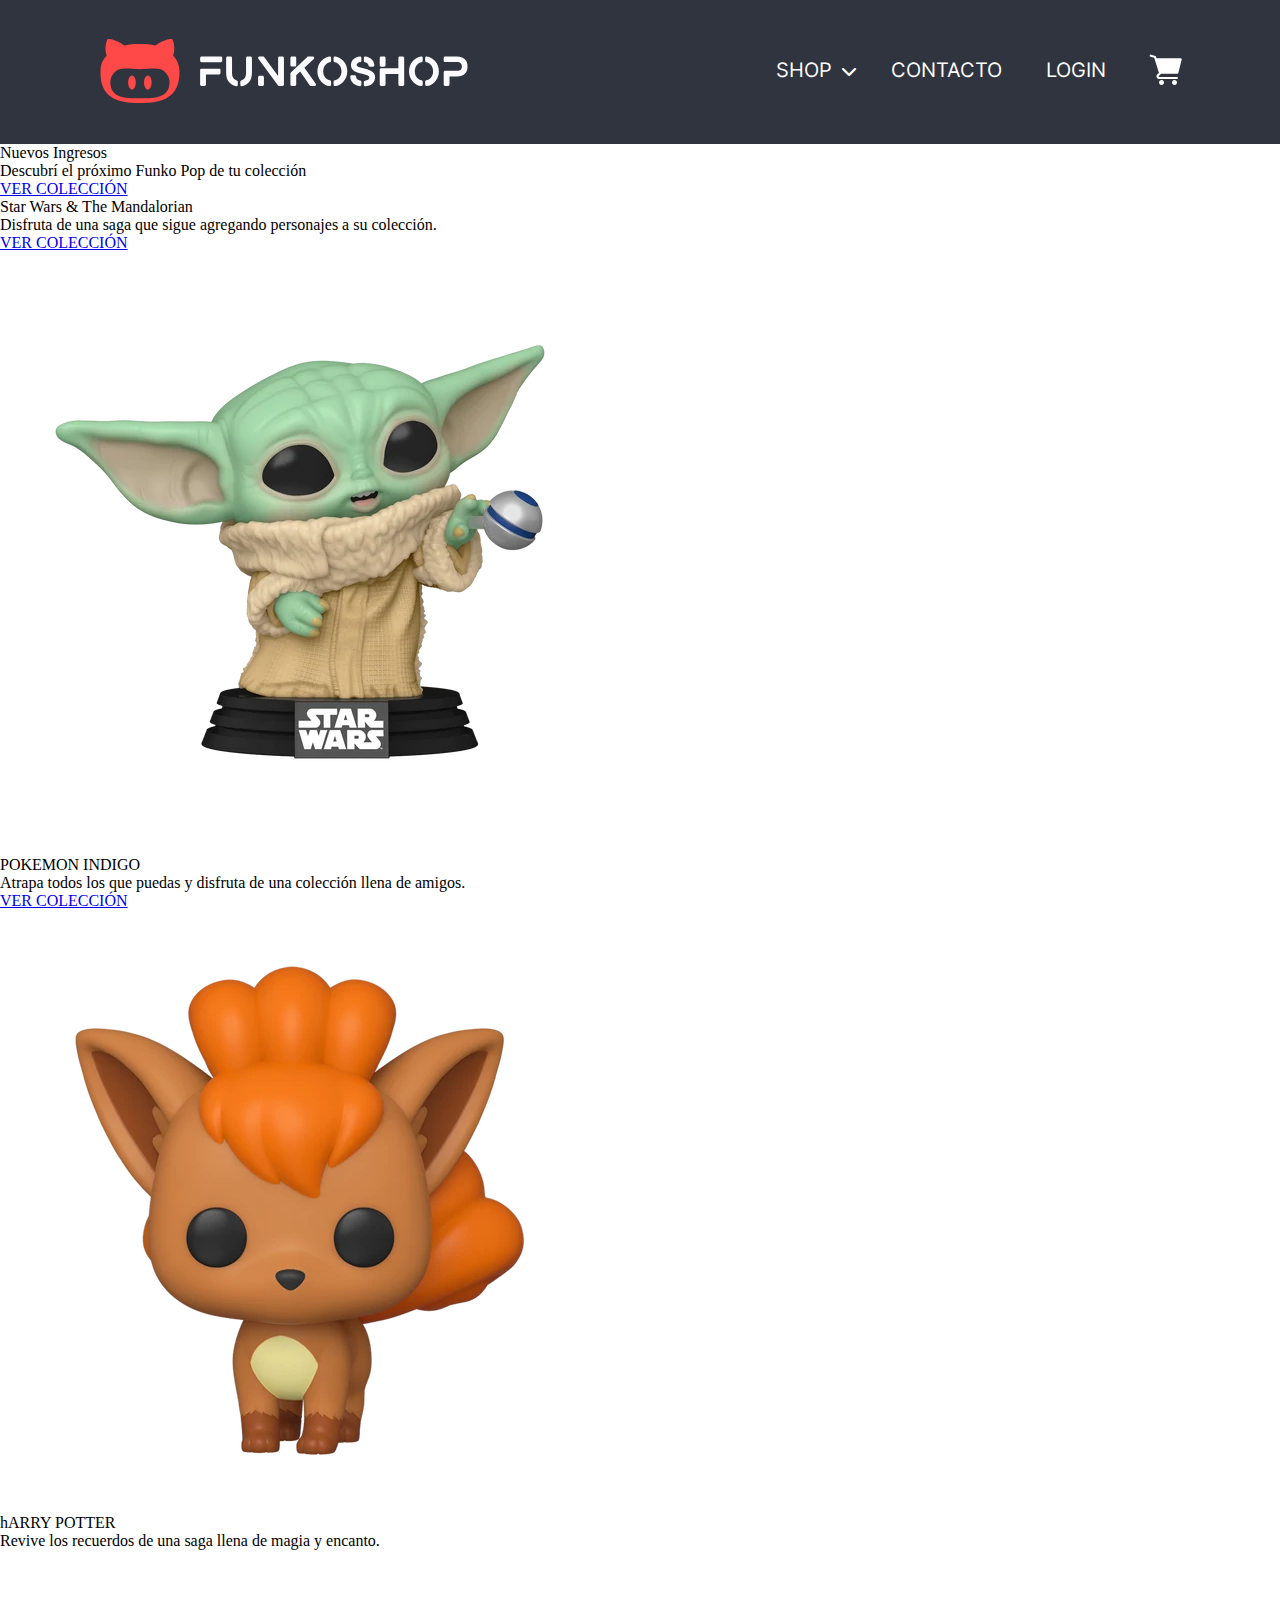
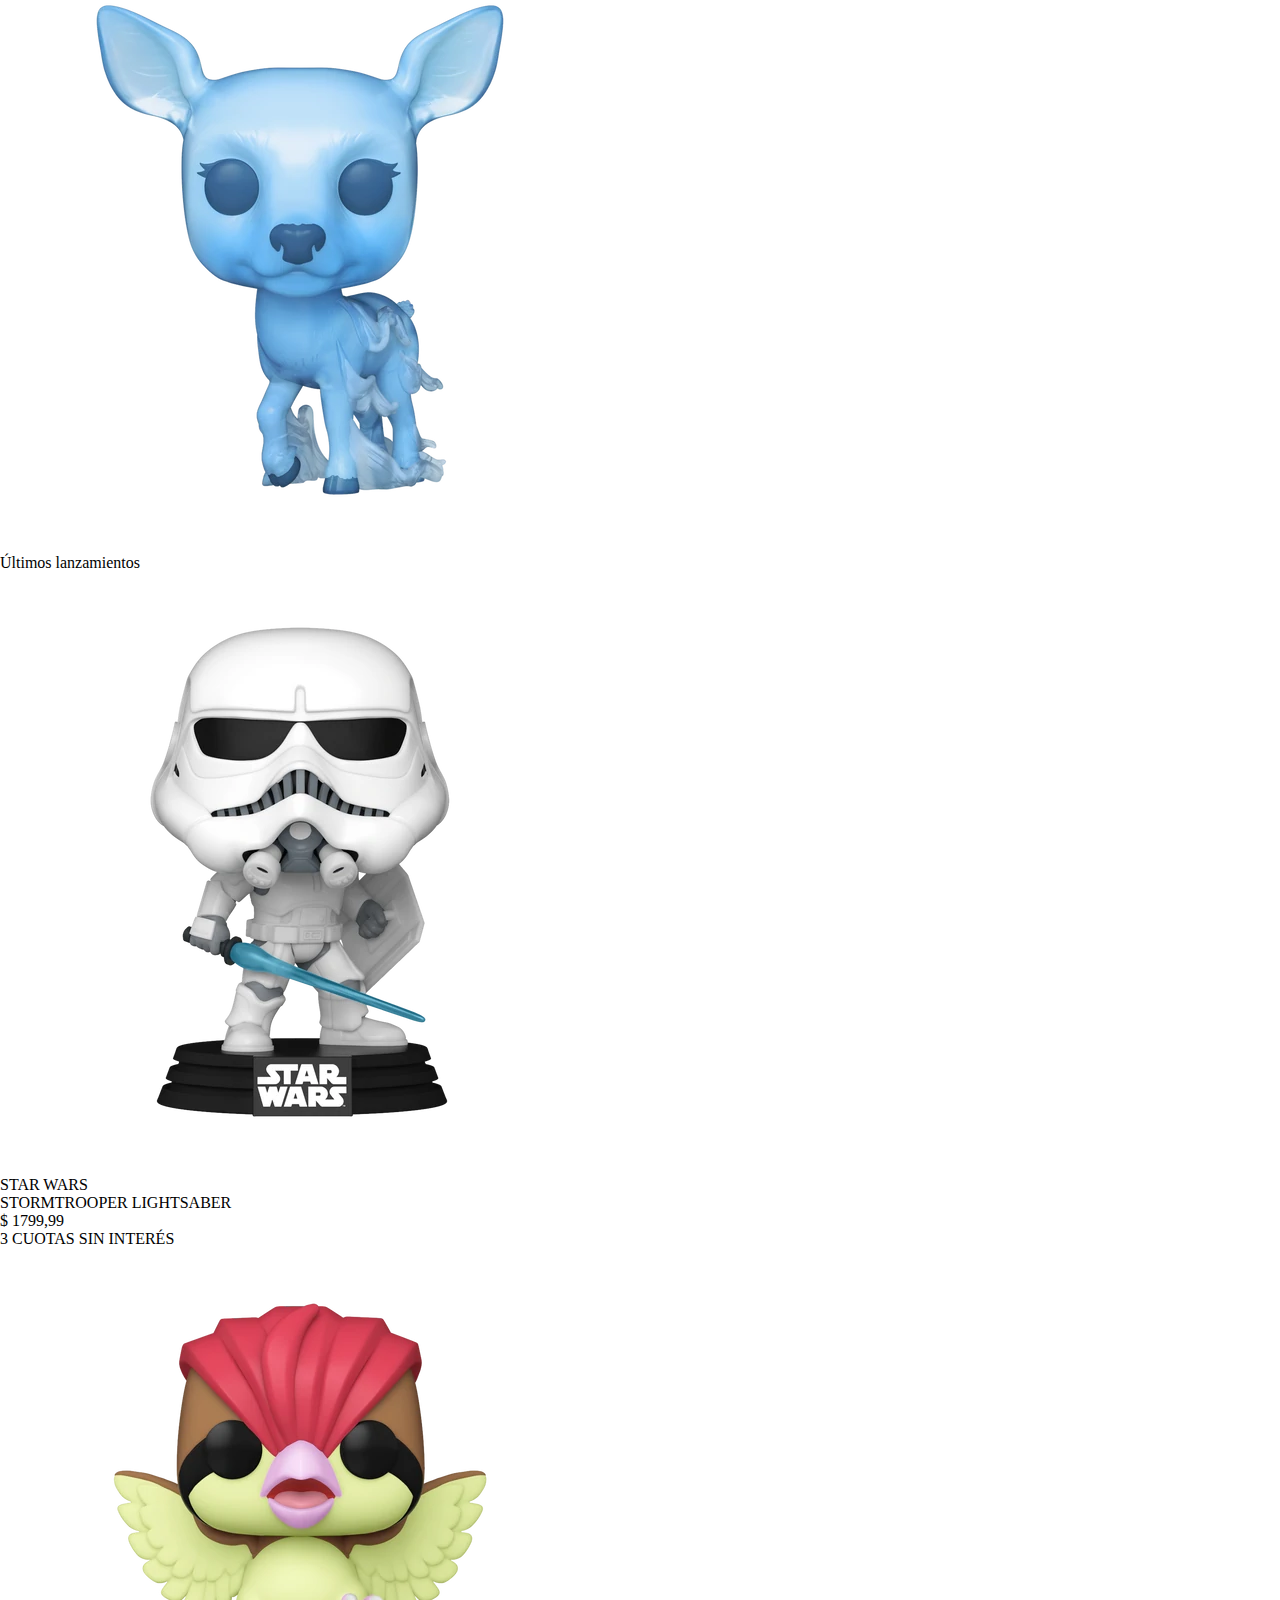
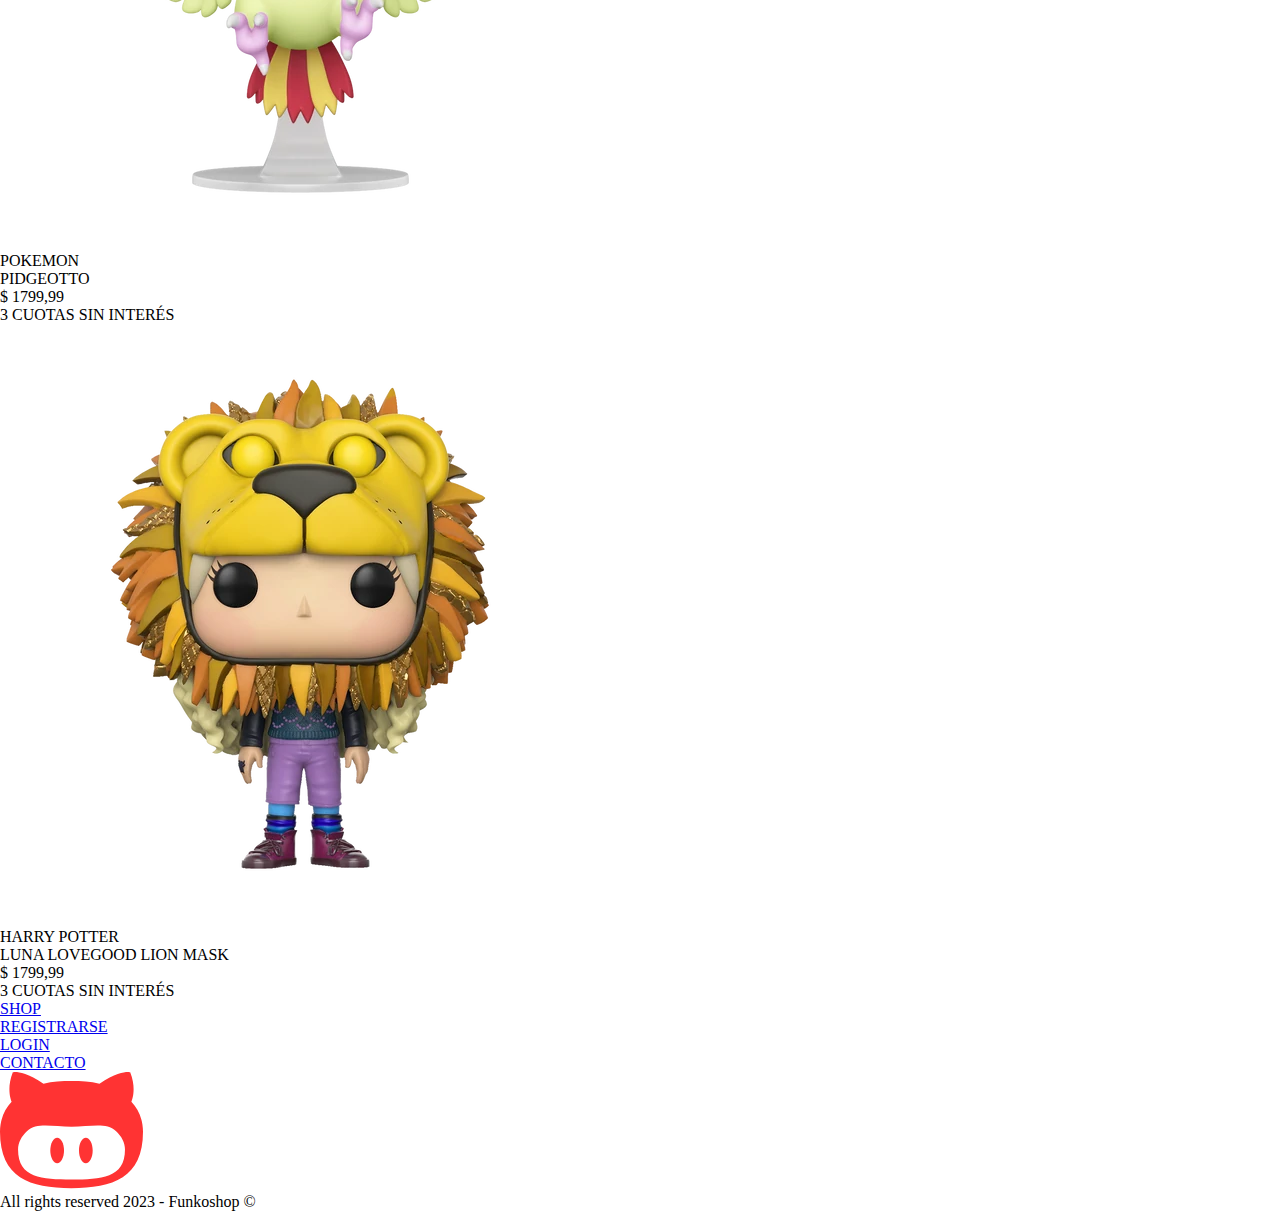
==== index.html @ 91ae3365 "Agregando primer versión del index.html y el README.md" ====
<!DOCTYPE html>
<html lang="en">
<head>
    <link rel="stylesheet" href="./css/meyerReset.css">
    <link rel="stylesheet" href="./css/styles.css">
    <link rel="stylesheet" href="./css/header.css">
    <link rel="stylesheet" href="https://cdnjs.cloudflare.com/ajax/libs/font-awesome/6.0.0-beta3/css/all.min.css">
    <meta charset="UTF-8">
    <meta name="viewport" content="width=device-width, initial-scale=1.0">
    <title>Home | Funkoshop</title>
</head>
<body>
    <header class="header">
        <nav class="header__nav">
            <picture class="header__picture">
                <a class="header__link" href="./index.html">
                    <img class="header__img" src="./img/branding/logo_light_horizontal.svg" alt="Isologotipo de la Marca Funkoshop">
                </a>
            </picture>
            <ul class="header__menu flex-container justify-space-between">
                <li class="header__menu-item">
                    <a class="header__menu-link" href="./pages/shop.html">SHOP</a>
                    <i class="fa-solid fa-chevron-down header__menu-chevron"></i>
                </li>
                <li class="header__menu-item">
                    <a class="header__menu-link" href="./pages/contact.html">CONTACTO</a>
                </li>
                <li class="header__menu-item">
                    <a class="header__menu-link" href="./pages/login.html">LOGIN</a>
                </li>
                <li class="header__menu-icon">
                    <a class="header__menu-link" href="./pages/cart.html">
                        <img src="./img/icons/cart-icon.svg" alt="Ícono de carrito">
                    </a>
                </li>
            </ul>
        </nav>
    </header>
    <section class="banner">
        <article>
            <h3>Nuevos Ingresos</h3>
            <p>Descubrí el próximo Funko Pop de tu colección</p>
            <a href="./pages/shop.html">VER COLECCIÓN</a>
        </article>
    </section>
    <main>
        <section>
            <article>
                <h3>Star Wars & The Mandalorian</h3>
                <p>Disfruta de una saga que sigue agregando personajes a su colección.</p>
                <a href="./pages/shop.html">VER COLECCIÓN</a>
            </article>
            <picture>
                <img src="./img/star-wars/baby-yoda-1.webp" alt="Figura coleccionable Funko de Grogu de la serie 'The Mandalorian'">
            </picture>
        </section>
        <section>
            <article>
                <h3>POKEMON INDIGO</h3>
                <p>Atrapa todos los que puedas y disfruta de una colección llena de amigos.</p>
                <a href="./pages/shop.html">VER COLECCIÓN</a>
            </article>
            <picture>
                <img src="./img/pokemon/vulpix-1.webp" alt="Figura coleccionable Funko de Vulpix de la serie 'Pokemon'">
            </picture>
        </section>
        <section>
            <article>
                <h3>hARRY POTTER</h3>
                <p>Revive los recuerdos de una saga llena de magia y encanto.</p>
                <a href="./pages/shop.html"></a>
            </article>
            <picture>
                <img src="./img/harry-potter/snape-patronus-1.webp" alt="Figura coleccionable Funko del Patronus de Snape de la película 'Harry Potter'">
            </picture>
        </section>
    </main>
    <section class="news">
        <h2>Últimos lanzamientos</h2>
        <ul>
            <li>
                <article>
                    <picture>
                        <img src="./img/star-wars/trooper-1.webp" alt="Figura coleccionable Funko de un Stormtrooper de la película 'Star Wars'">
                    </picture>
                    <div>
                        <p>STAR WARS</p>
                        <h4>STORMTROOPER LIGHTSABER</h4>
                        <p>$ 1799,99</p>
                        <p>3 CUOTAS SIN INTERÉS</p>
                    </div>
                </article>
            </li>
            <li>
                <article>
                    <picture>
                        <img src="./img/pokemon/pidgeotto-1.webp" alt="Figura coleccionable Funko de Pidgeotto de la serie 'Pokemon'">
                    </picture>
                    <div>
                        <p>POKEMON</p>
                        <h4>PIDGEOTTO</h4>
                        <p>$ 1799,99</p>
                        <p>3 CUOTAS SIN INTERÉS</p>
                    </div>
                </article>
            </li>
            <li>
                <article>
                    <picture>
                        <img src="./img/harry-potter/luna-1.webp" alt="Figura coleccionable Funko de Luna Lovegood con mascara de leon de la película 'Harry Potter'">
                    </picture>
                    <div>
                        <p>HARRY POTTER</p>
                        <h4>LUNA LOVEGOOD LION MASK</h4>
                        <p>$ 1799,99</p>
                        <p>3 CUOTAS SIN INTERÉS</p>
                    </div>
                </article>
            </li>
        </ul>
    </section>
    <footer class="footer">
        <section>
            <nav>
                <ul>
                    <li>
                        <a href="./pages/shop.html">SHOP</a>
                    </li>
                    <li>
                        <a href="./pages/register.html">REGISTRARSE</a>
                    </li>
                    <li>
                        <a href="./pages/login.html">LOGIN</a>
                    </li>
                    <li>
                        <a href="./pages/contact.html">CONTACTO</a>
                    </li>
                </ul>
            </nav>
            <picture>
                <img src="./img/branding/isotype.svg" alt="Isotipo de la marca Funkoshop">
            </picture>
        </section>
        <p>All rights reserved 2023 - Funkoshop &copy;</p>
    </footer>
</body>
</html>
---- css/meyerReset.css ----
/* http://meyerweb.com/eric/tools/css/reset/ 
   v2.0 | 20110126
   License: none (public domain)
*/

html, body, div, span, applet, object, iframe,
h1, h2, h3, h4, h5, h6, p, blockquote, pre,
a, abbr, acronym, address, big, cite, code,
del, dfn, em, img, ins, kbd, q, s, samp,
small, strike, strong, sub, sup, tt, var,
b, u, i, center,
dl, dt, dd, ol, ul, li,
fieldset, form, label, legend,
table, caption, tbody, tfoot, thead, tr, th, td,
article, aside, canvas, details, embed, 
figure, figcaption, footer, header, hgroup, 
menu, nav, output, ruby, section, summary,
time, mark, audio, video {
	margin: 0;
	padding: 0;
	border: 0;
	font-size: 100%;
	font: inherit;
	vertical-align: baseline;
}
---- css/styles.css ----
@font-face {
    font-family: 'Inter';
    src: url('../fonts/Inter/Inter-VariableFont_slnt,wght.ttf') format('truetype');
    font-weight: normal;
    font-style: normal;
}

@font-face {
    font-family: 'Raleway';
    src: url('../fonts/Raleway/Raleway-VariableFont_wght.ttf') format('truetype');
    font-weight: normal;
    font-style: normal;
}

.flex-container {
    display: flex;
}

.flex-direction-row {
    flex-direction: row;
}

.flex-wrap-nowrap {
    flex-wrap: nowrap;
}

.justify-space-between {
    justify-content: space-between;
}
---- css/header.css ----
.header {
    background-color: rgba(48, 52, 63, 1);
    height: 144px;
    position: sticky;
    width: 100%;
}

.header__nav {
    height: 65.19px;
    position: relative;
    margin: auto;
    top: 39px;
    width: 84.723%;
}

.header__picture {
    display: inline-block;
    height: 65.19px;
    width: 372px;
}

.header__link, .header__img {
    display: inline-block;
    height: 100%;
    width: 100%;
}

.header__menu {
    height: 31px;
    position: absolute;
    right: 0%;
    top: 15px;
    list-style-type: none;
    width: 406px;
}

.header__menu-item {
    display: inline-block;
    height: 23px;
    position: relative;
    top: 5px;
}

.header__menu-link {
    color: rgba(255, 255, 255, 1);
    display: inline-block;
    font-family: 'Inter', sans-serif;
    font-size: 20px;
    font-weight: 500;
    height: 100%;
    line-height: 23.48px;
    text-decoration: none;
}

.header__menu-chevron {
    color: rgba(255, 255, 255, 1);
    display: inline-block;
    height: 8.61px;
    left: 5.87px;
    position: relative;
    width: 11.59px;
}

.header__menu-icon {
    display: inline-block;
}
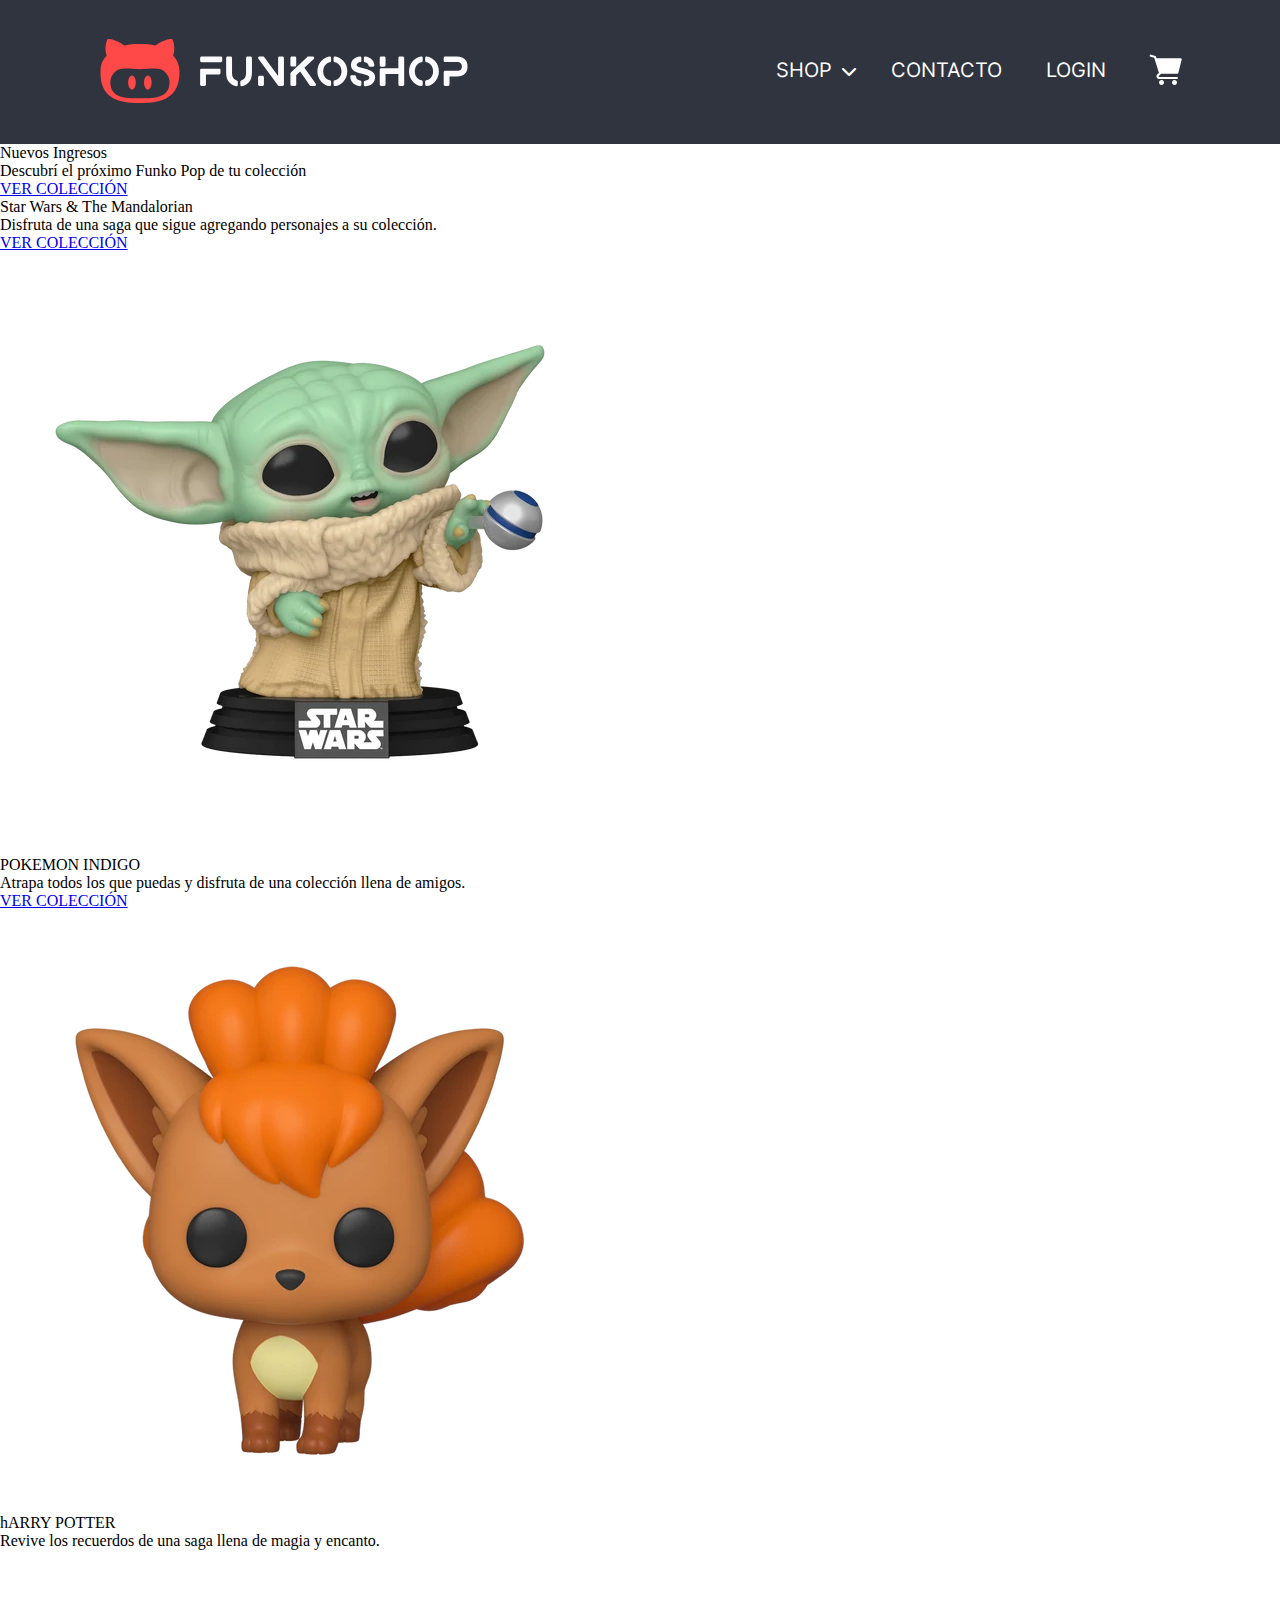
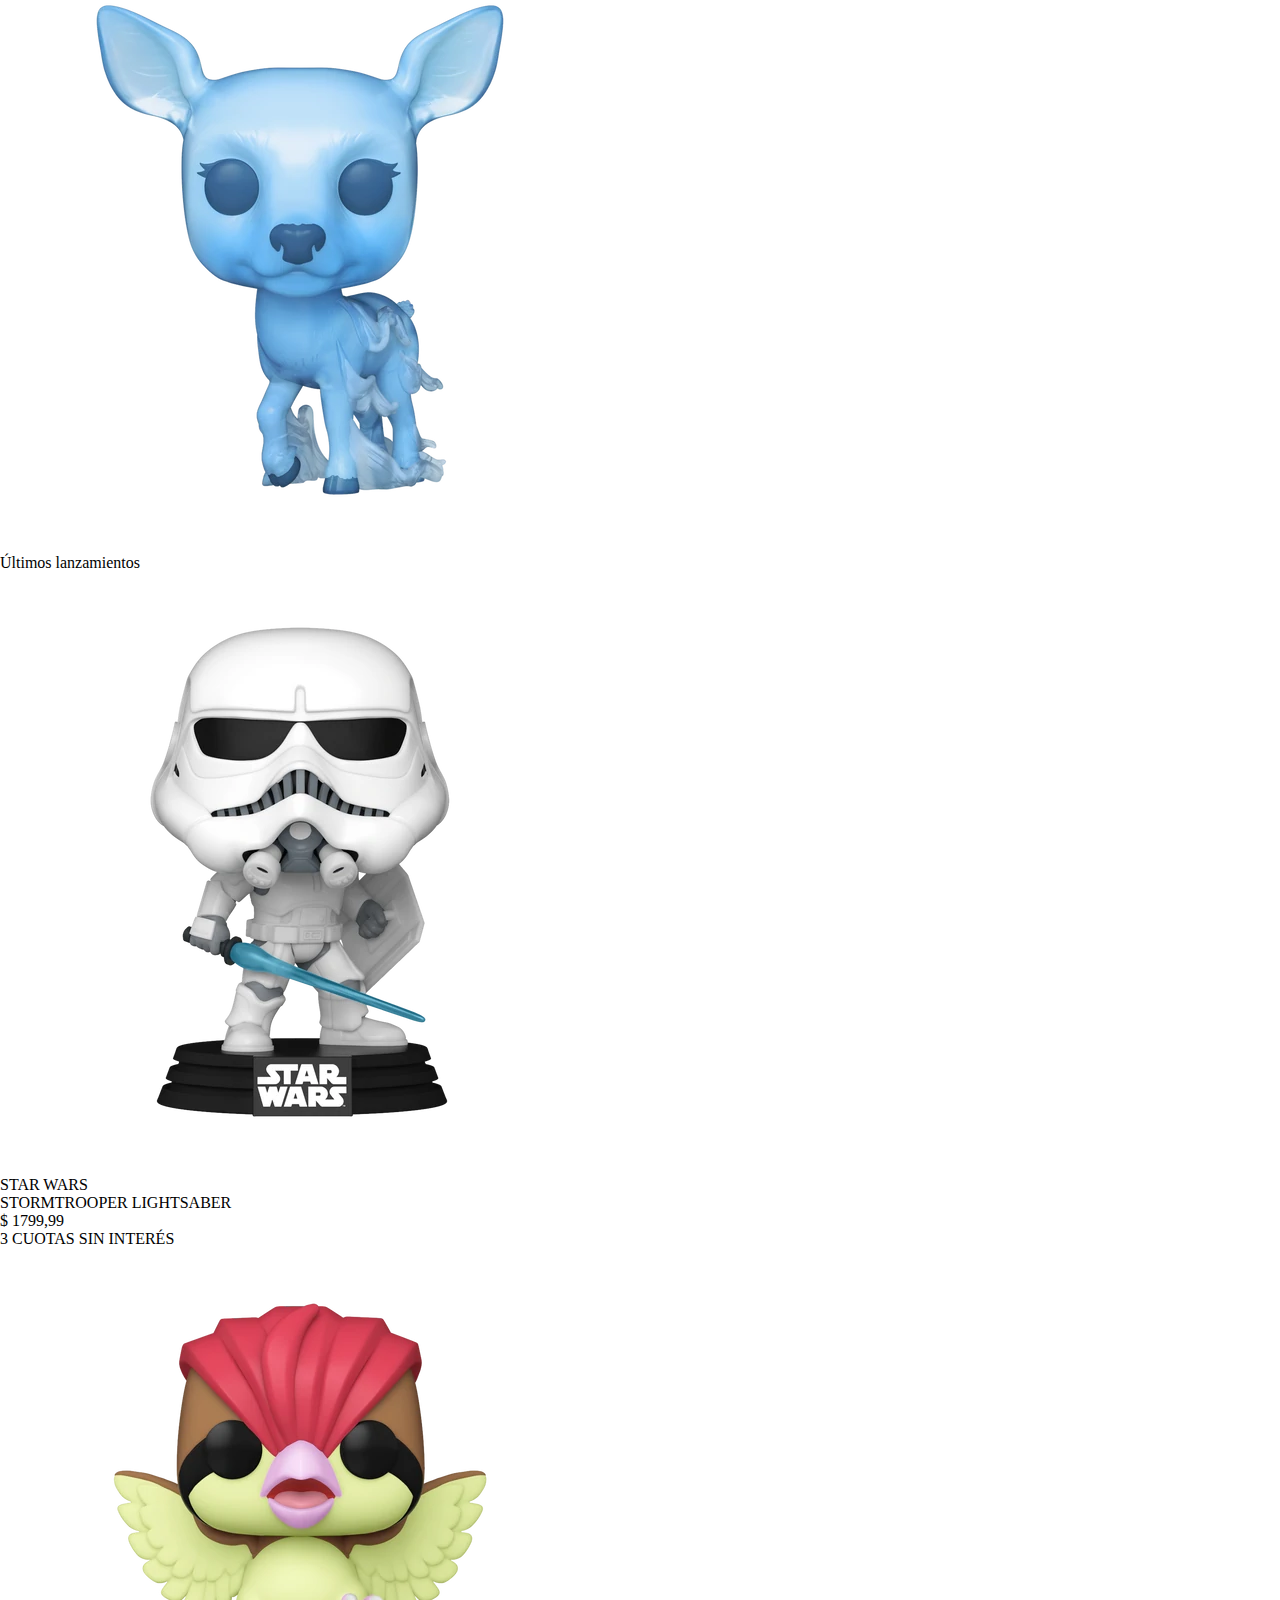
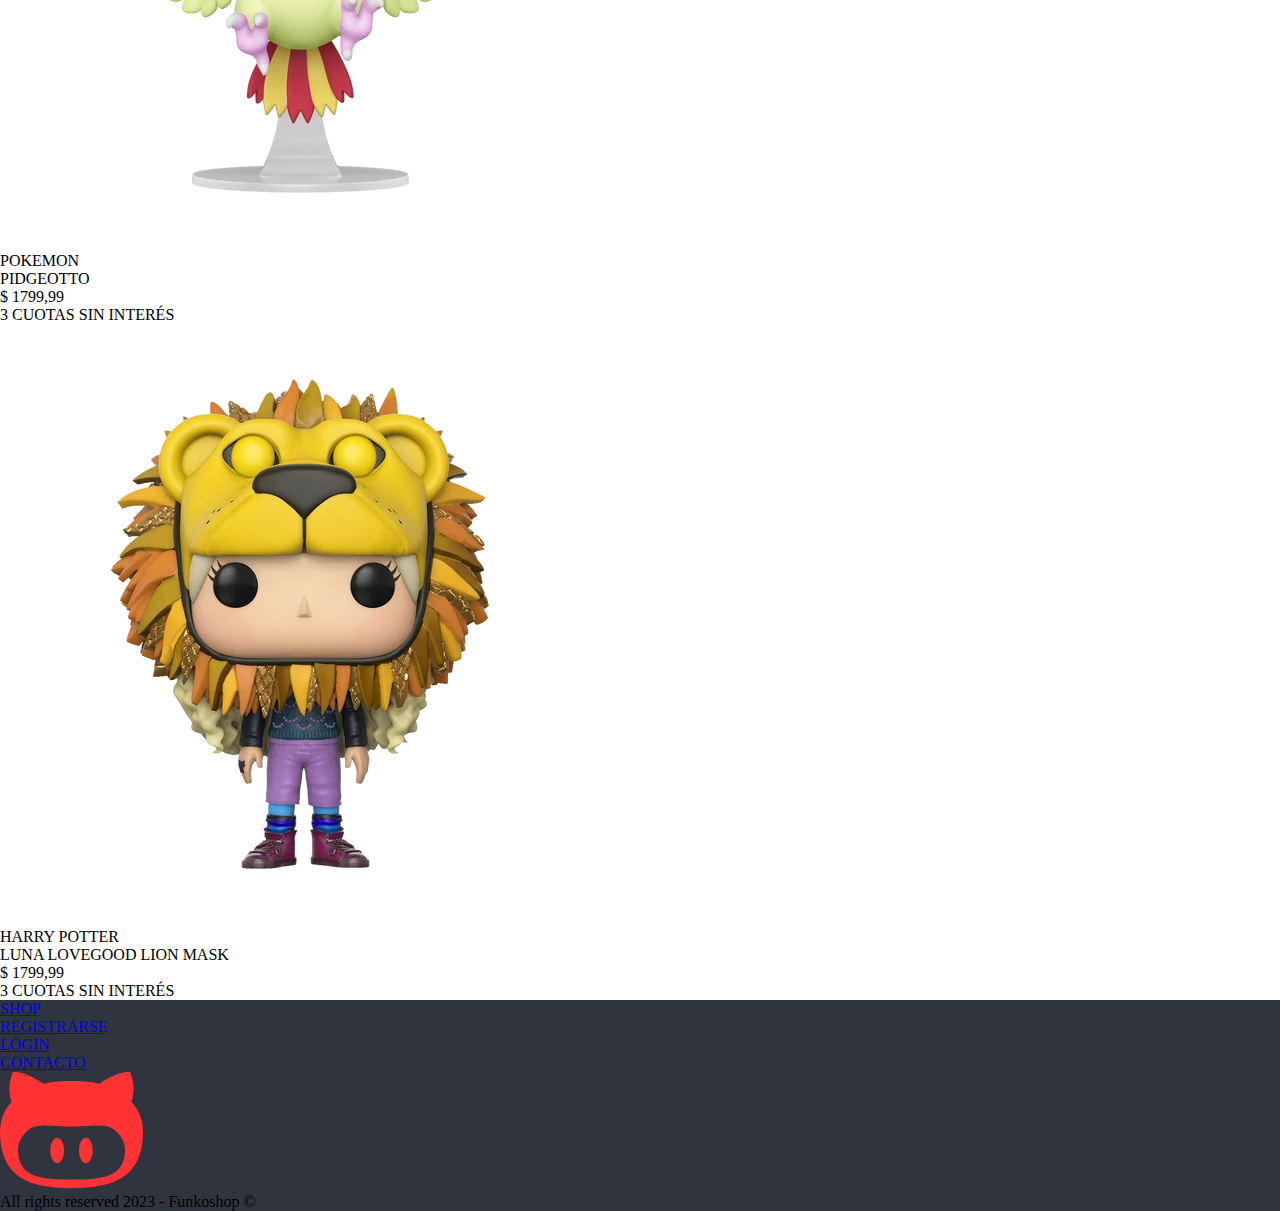
==== commit 93e48f3c: "Agregando footer.css" ====
--- a/index.html
+++ b/index.html
@@ -4,6 +4,7 @@
     <link rel="stylesheet" href="./css/meyerReset.css">
     <link rel="stylesheet" href="./css/styles.css">
     <link rel="stylesheet" href="./css/header.css">
+    <link rel="stylesheet" href="./css/footer.css">
     <link rel="stylesheet" href="https://cdnjs.cloudflare.com/ajax/libs/font-awesome/6.0.0-beta3/css/all.min.css">
     <meta charset="UTF-8">
     <meta name="viewport" content="width=device-width, initial-scale=1.0">
@@ -43,7 +44,7 @@
             <a href="./pages/shop.html">VER COLECCIÓN</a>
         </article>
     </section>
-    <main>
+    <main class="main">
         <section>
             <article>
                 <h3>Star Wars & The Mandalorian</h3>
--- a/css/footer.css
+++ b/css/footer.css
@@ -0,0 +1,4 @@
+.footer {
+    background-color: rgba(48, 52, 63, 1);
+    width: 100%;
+}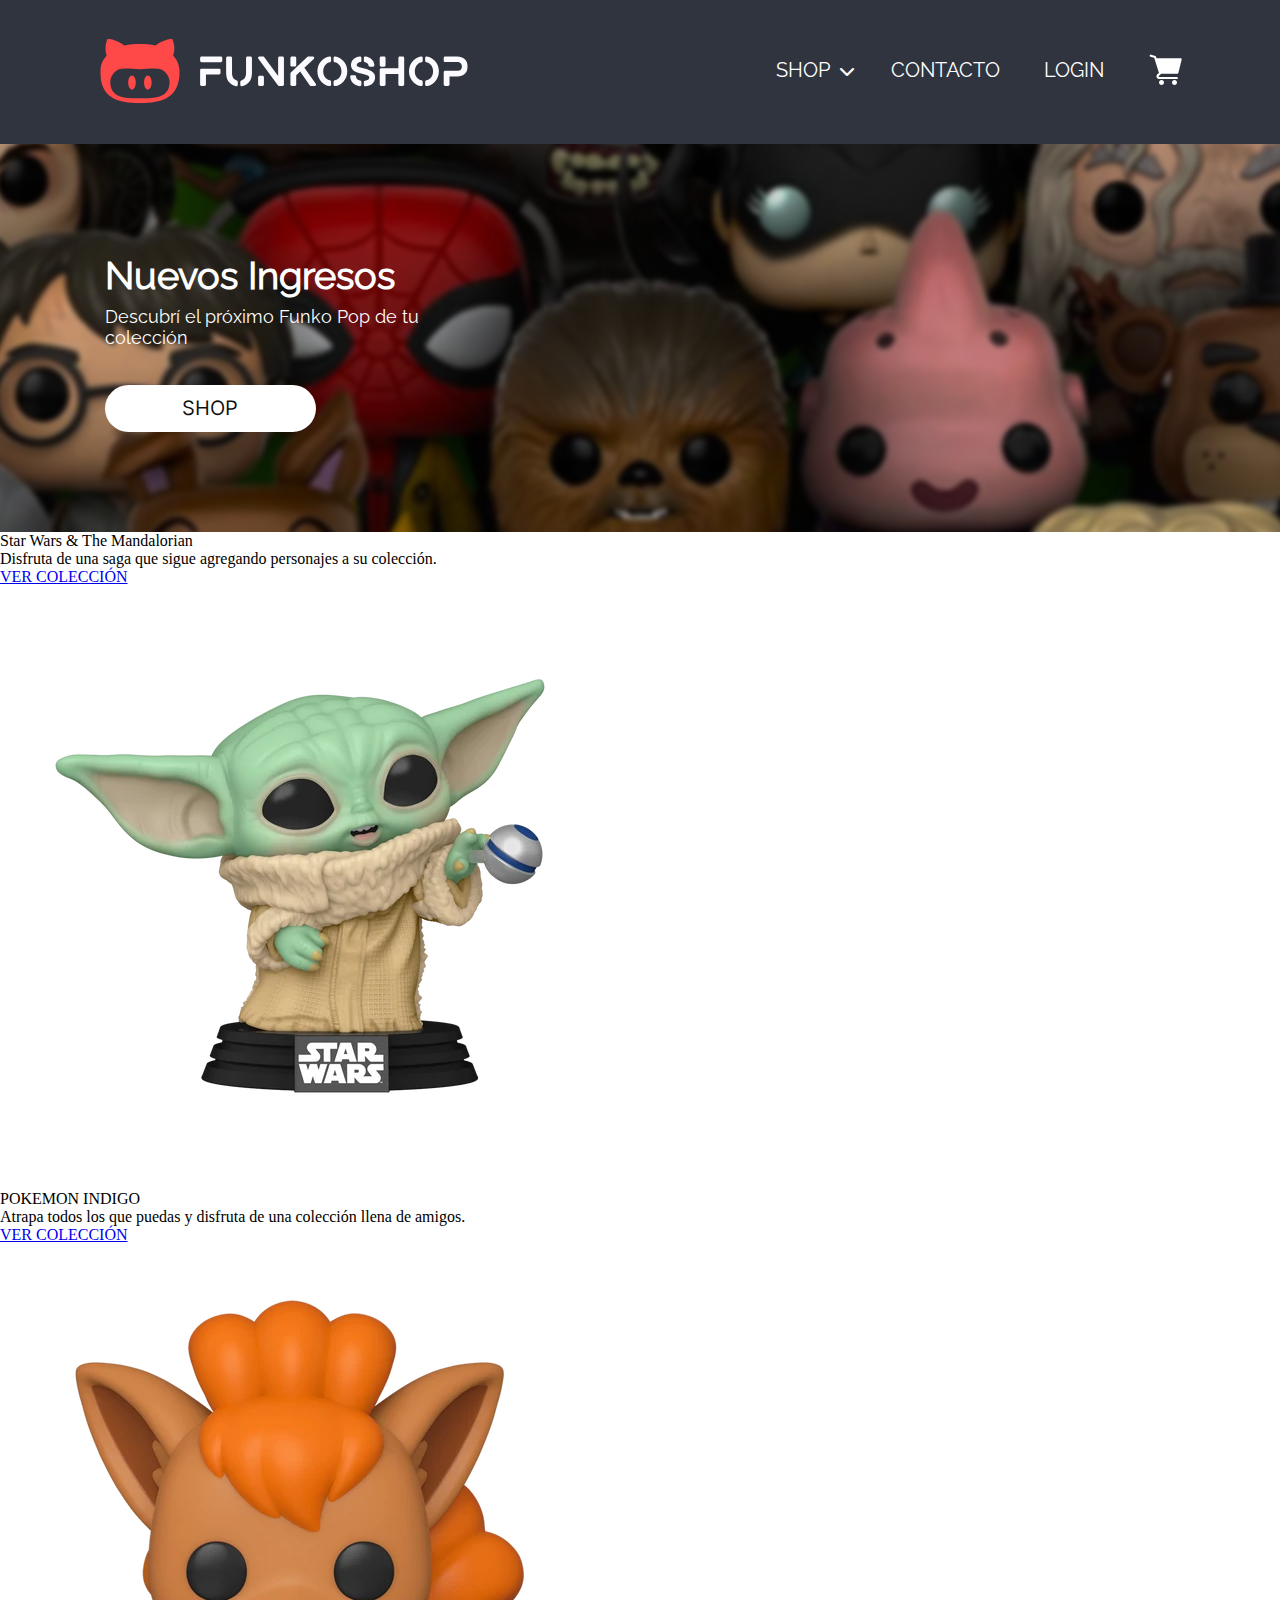
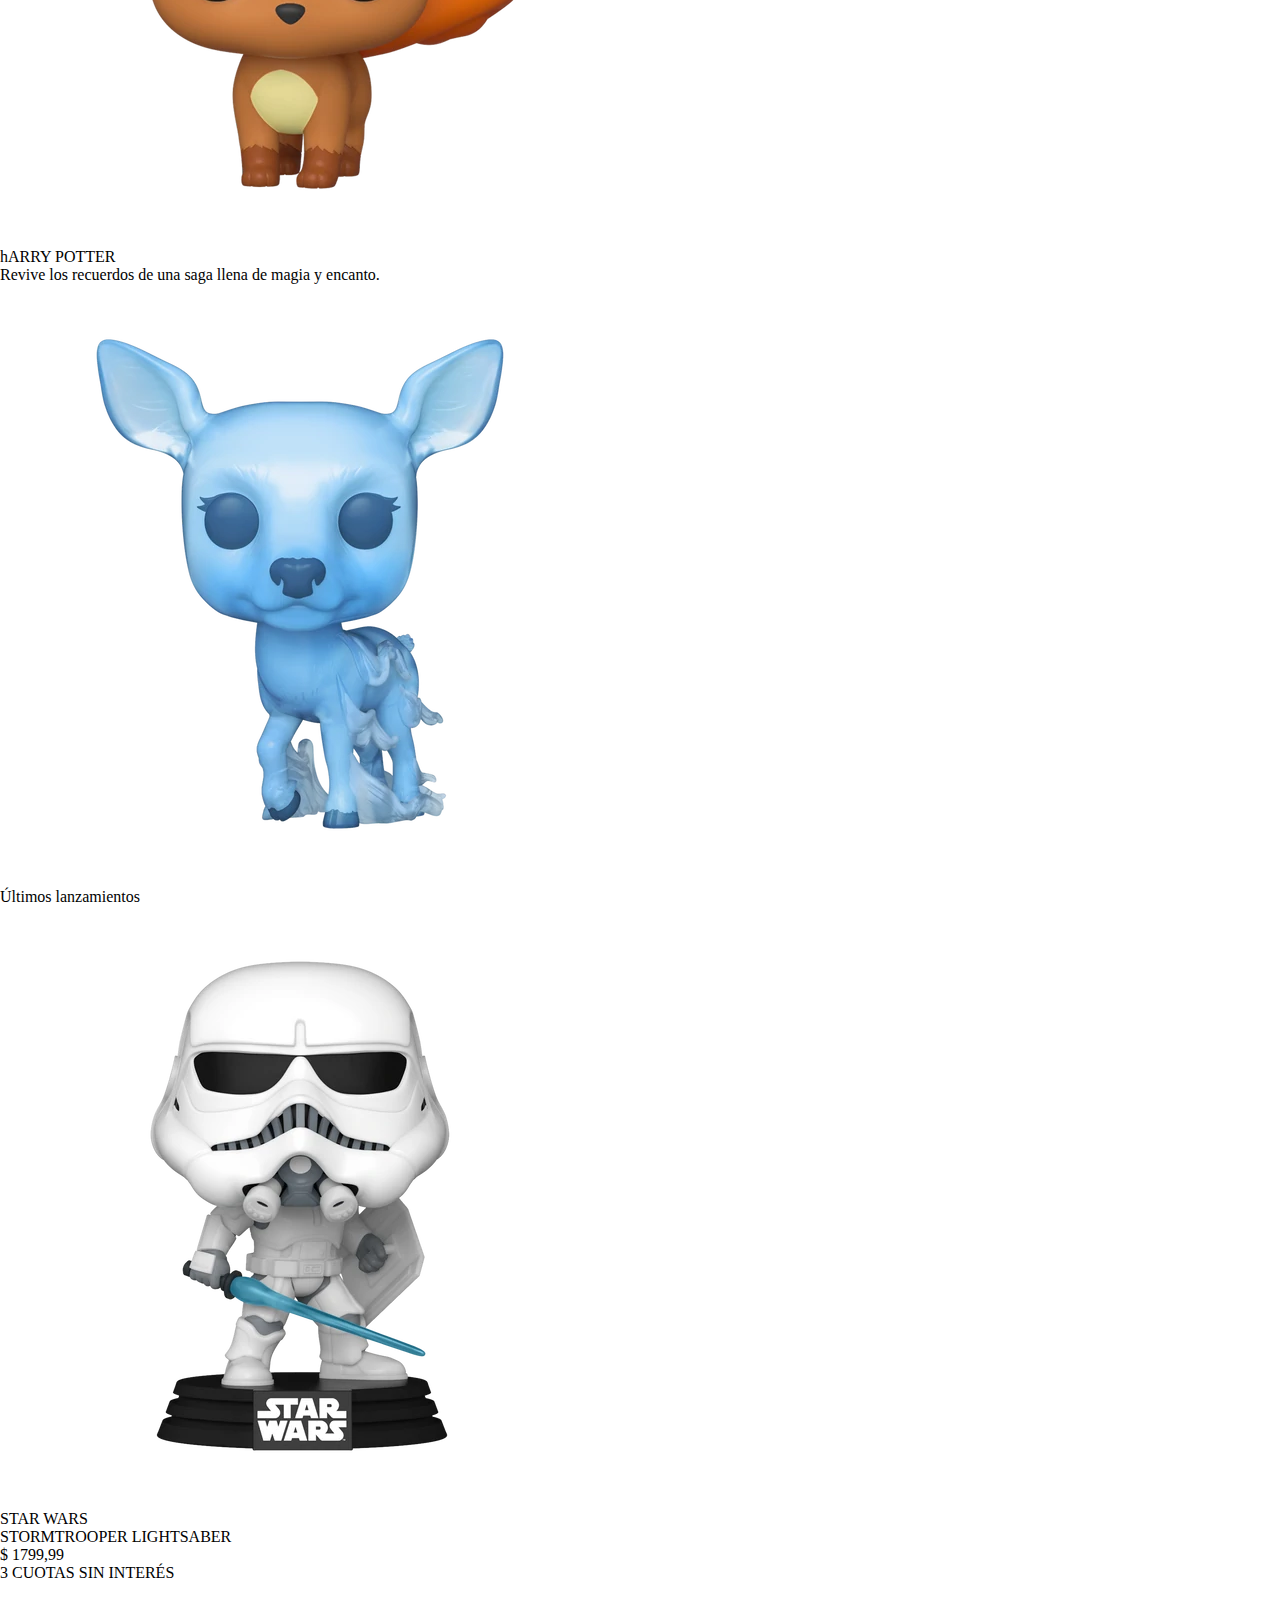
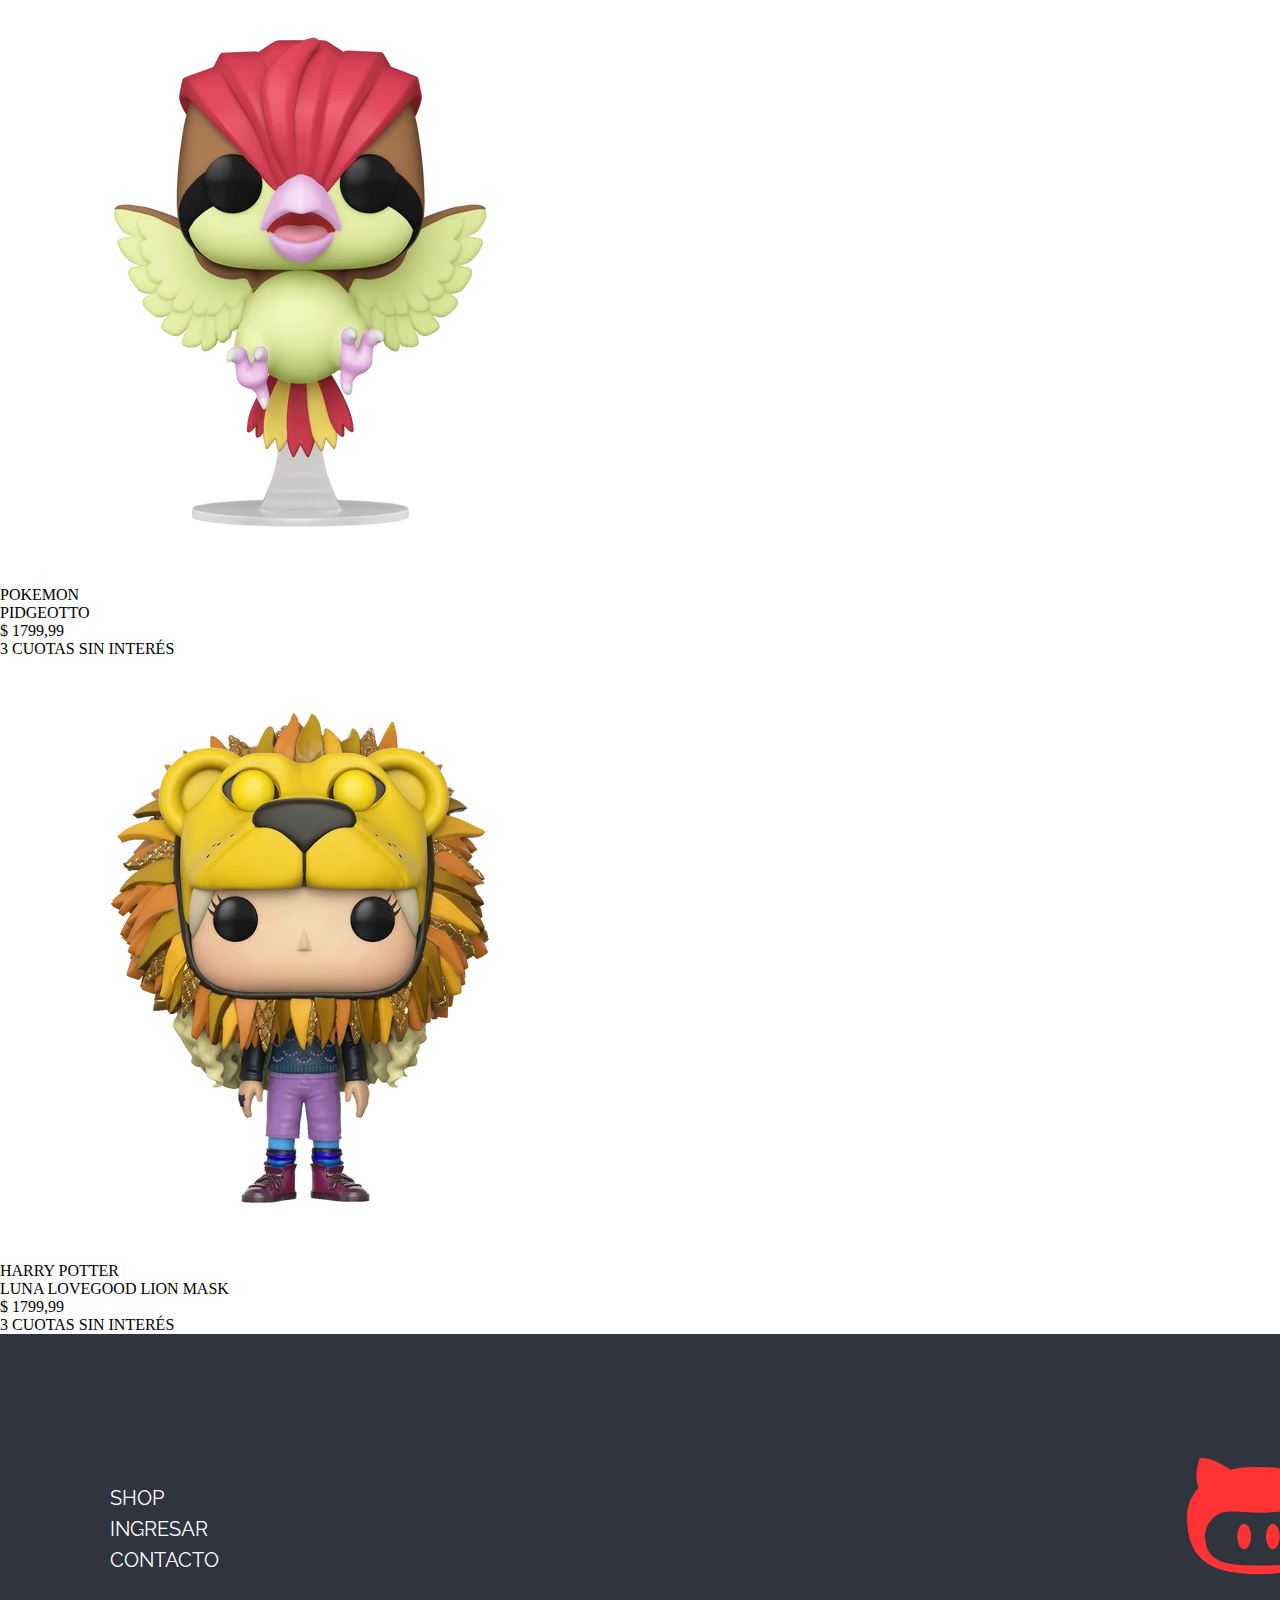
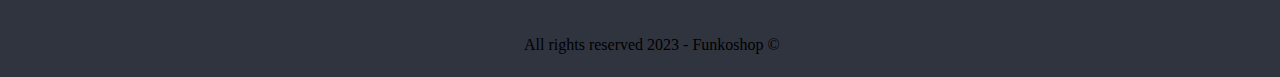
==== commit 448560ae: "Finishing footer and banner styles in index.html" ====
--- a/index.html
+++ b/index.html
@@ -1,10 +1,17 @@
 <!DOCTYPE html>
 <html lang="en">
 <head>
+    <!--Hojas de estilos generales a toda la page------>
     <link rel="stylesheet" href="./css/meyerReset.css">
     <link rel="stylesheet" href="./css/styles.css">
+    <!------------------------------------------------->
+
+    <!--Hojas de estilos de los distintos componentes de la page-->
     <link rel="stylesheet" href="./css/header.css">
+    <link rel="stylesheet" href="./css/banner.css">
     <link rel="stylesheet" href="./css/footer.css">
+    <!------------------------------------------------------------>
+    
     <link rel="stylesheet" href="https://cdnjs.cloudflare.com/ajax/libs/font-awesome/6.0.0-beta3/css/all.min.css">
     <meta charset="UTF-8">
     <meta name="viewport" content="width=device-width, initial-scale=1.0">
@@ -20,14 +27,14 @@
             </picture>
             <ul class="header__menu flex-container justify-space-between">
                 <li class="header__menu-item">
-                    <a class="header__menu-link" href="./pages/shop.html">SHOP</a>
+                    <a class="header__menu-link nav-text-style" href="./pages/shop.html">SHOP</a>
                     <i class="fa-solid fa-chevron-down header__menu-chevron"></i>
                 </li>
                 <li class="header__menu-item">
-                    <a class="header__menu-link" href="./pages/contact.html">CONTACTO</a>
+                    <a class="header__menu-link nav-text-style" href="./pages/contact.html">CONTACTO</a>
                 </li>
                 <li class="header__menu-item">
-                    <a class="header__menu-link" href="./pages/login.html">LOGIN</a>
+                    <a class="header__menu-link nav-text-style" href="./pages/login.html">LOGIN</a>
                 </li>
                 <li class="header__menu-icon">
                     <a class="header__menu-link" href="./pages/cart.html">
@@ -38,12 +45,12 @@
         </nav>
     </header>
     <section class="banner">
-        <article>
-            <h3>Nuevos Ingresos</h3>
-            <p>Descubrí el próximo Funko Pop de tu colección</p>
-            <a href="./pages/shop.html">VER COLECCIÓN</a>
+        <article class="banner__content">
+            <h3 class="banner__title">Nuevos Ingresos</h3>
+            <p class="banner__description">Descubrí el próximo Funko Pop de tu colección</p>
+            <a class="banner__link" href="./pages/shop.html">SHOP</a>
         </article>
-    </section>
+    </section>    
     <main class="main">
         <section>
             <article>
@@ -121,28 +128,25 @@
         </ul>
     </section>
     <footer class="footer">
-        <section>
-            <nav>
-                <ul>
-                    <li>
-                        <a href="./pages/shop.html">SHOP</a>
+        <section class="footer__section">
+            <nav class="footer__nav">
+                <ul class="footer__list">
+                    <li class="footer__item">
+                        <a class="footer__link nav-text-style" href="./pages/shop.html">SHOP</a>
                     </li>
-                    <li>
-                        <a href="./pages/register.html">REGISTRARSE</a>
+                    <li class="footer__item">
+                        <a class="footer__link nav-text-style" href="./pages/login.html">INGRESAR</a>
                     </li>
-                    <li>
-                        <a href="./pages/login.html">LOGIN</a>
-                    </li>
-                    <li>
-                        <a href="./pages/contact.html">CONTACTO</a>
+                    <li class="footer__item">
+                        <a class="footer__link nav-text-style" href="./pages/contact.html">CONTACTO</a>
                     </li>
                 </ul>
             </nav>
-            <picture>
-                <img src="./img/branding/isotype.svg" alt="Isotipo de la marca Funkoshop">
-            </picture>
+            <picture class="footer__logo">
+                <img class="footer__image" src="./img/branding/isotype.svg" alt="Isotipo de la marca Funkoshop">
+            </picture>  
         </section>
-        <p>All rights reserved 2023 - Funkoshop &copy;</p>
+        <p class="footer__copyright nav-text-styles">All rights reserved 2023 - Funkoshop &copy;</p>
     </footer>
 </body>
 </html>--- a/css/styles.css
+++ b/css/styles.css
@@ -26,4 +26,13 @@
 
 .justify-space-between {
     justify-content: space-between;
+}
+
+.nav-text-style {
+    color: rgba(255, 255, 255, 1);
+    font-family: 'Raleway', sans-serif;
+    font-size: 20px;
+    font-weight: 500;
+    line-height: 23.48px;
+    text-decoration: none;
 }--- a/css/header.css
+++ b/css/header.css
@@ -42,14 +42,8 @@
 }
 
 .header__menu-link {
-    color: rgba(255, 255, 255, 1);
     display: inline-block;
-    font-family: 'Inter', sans-serif;
-    font-size: 20px;
-    font-weight: 500;
     height: 100%;
-    line-height: 23.48px;
-    text-decoration: none;
 }
 
 .header__menu-chevron {
--- a/css/banner.css
+++ b/css/banner.css
@@ -0,0 +1,49 @@
+.banner {
+    /*backdrop-filter: brightness(0.7) blur(5px);*/
+    background-image: url("../img/banner/funkos-banner-1.png");
+    background-position: 50% 78%;
+    background-size: cover;
+    height: 388px;
+    position: relative;
+    width: 100%;
+}
+
+.banner__content {
+    height: 168px;
+    left: 105px;
+    position: absolute;
+    top: 110px;
+    width: 397px;
+}
+
+.banner__title {
+    color: rgba(255, 255, 255, 1);
+    font-family: 'Raleway', sans-serif;
+    font-size: 38px;
+    font-weight: 700;
+    line-height: 44.61px;
+}
+
+.banner__description {
+    color: rgba(255, 255, 255, 1);
+    font-family: 'Raleway', sans-serif;
+    font-size: 18px;
+    font-weight: 400;
+    line-height: 21.13px;
+    position: relative;
+    top: 7px;
+}
+
+.banner__link {
+    color: rgba(17, 17, 17, 1);
+    background: rgba(255, 255, 255, 1);
+    border-radius: 50px;
+    font-family: 'Inter', sans-serif;
+    font-size: 20px;
+    font-weight: 500;
+    line-height: 24.2px;
+    padding: 11px 78px 12px 77px;
+    position: relative;
+    text-decoration: none;
+    top: 55px;
+}--- a/css/footer.css
+++ b/css/footer.css
@@ -1,4 +1,54 @@
 .footer {
     background-color: rgba(48, 52, 63, 1);
+    box-sizing: border-box;
+    height: 343px;
+    position: relative;
     width: 100%;
+}
+
+.footer__section {
+    height: 116.19px;
+    left: 110px;
+    position: absolute;
+    top: 124px;
+    width: 1220px;
+}
+
+.footer__nav {
+    bottom: 0;
+    display: inline-block;
+    height: 87px;
+    left: 0;
+    position: absolute;
+    width: 109px;
+}
+
+.footer__list {
+    list-style-type: none;
+}
+
+.footer__item {
+    margin-bottom: 7.5px;
+}
+
+.footer__logo {
+    display: inline-block;
+    height: 117px;
+    position: absolute;
+    right: 0;
+    width: 143px;
+}
+
+.footer__image {
+    display: inline-block;
+    height: 100%;
+    width: 100%;
+}
+
+.footer__copyright {
+    bottom: 23px;
+    display: inline-block;
+    left: 524px;
+    margin: auto;
+    position: absolute;
 }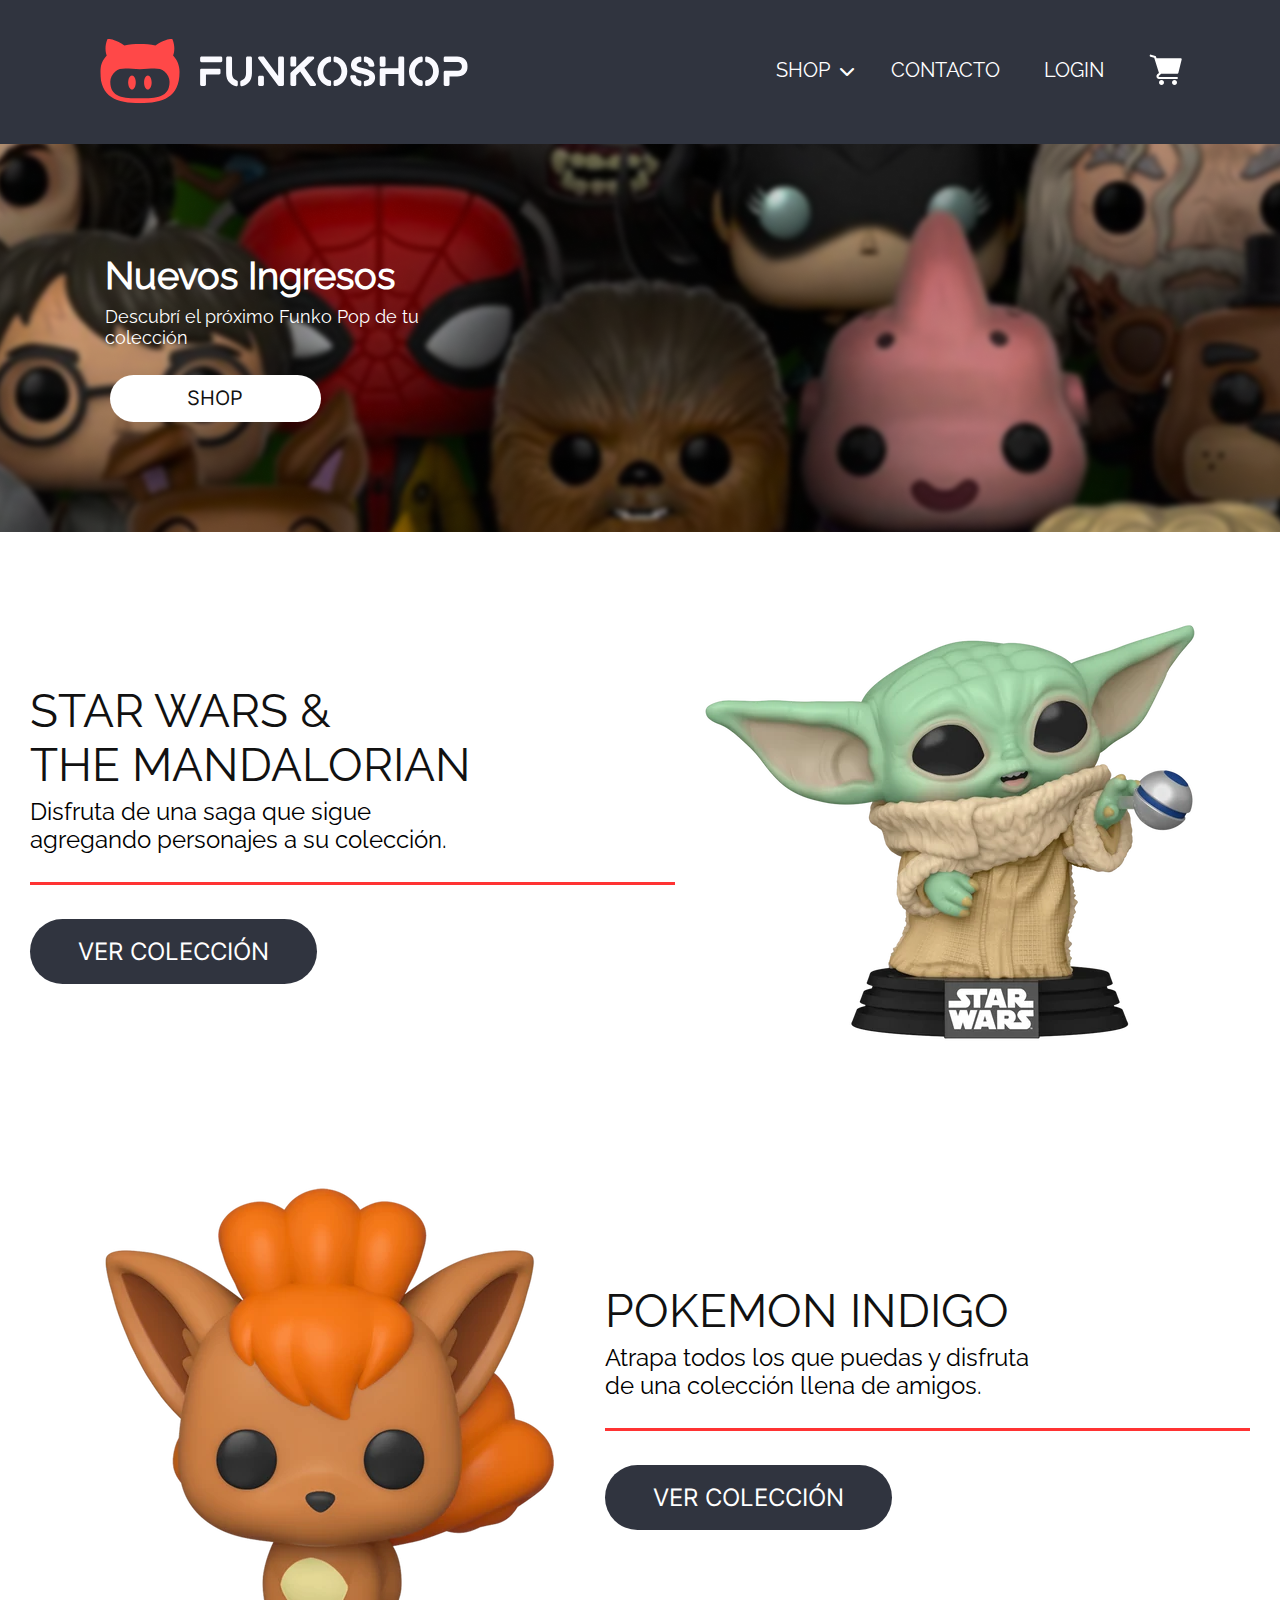
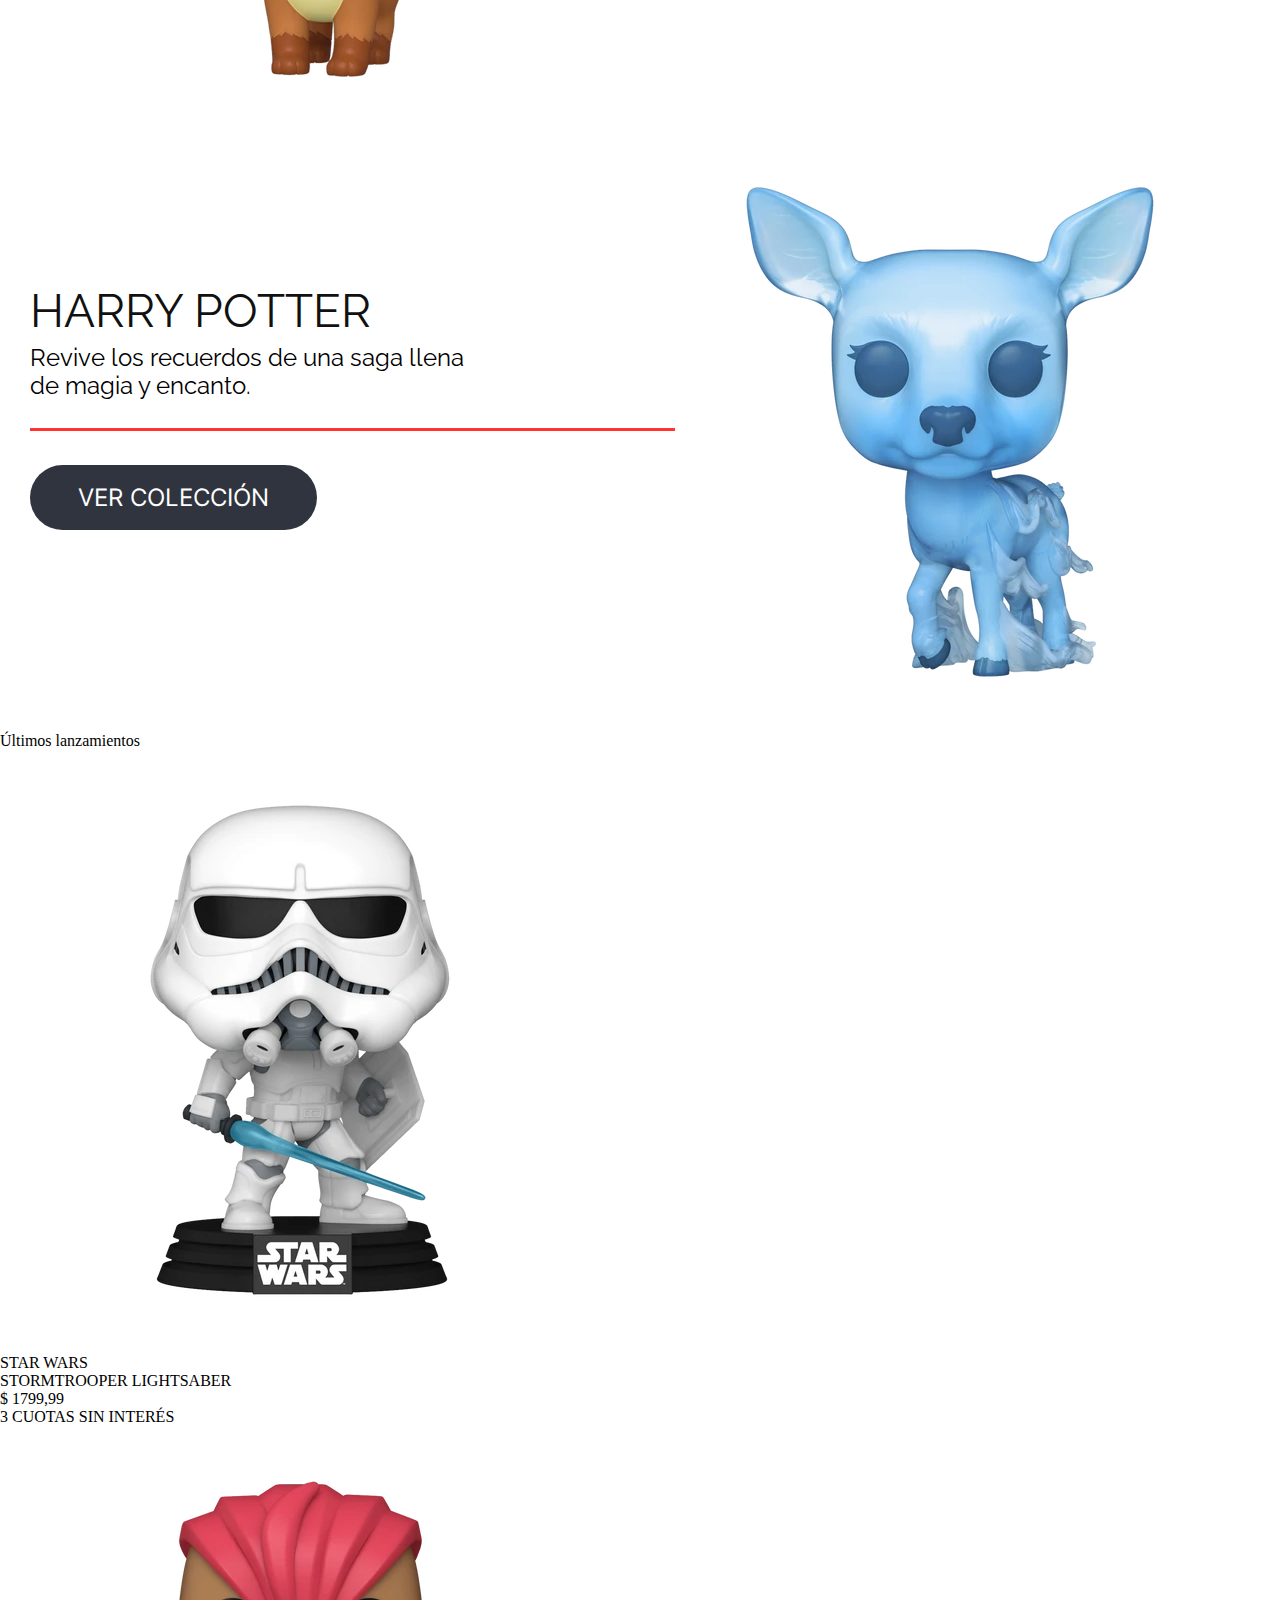
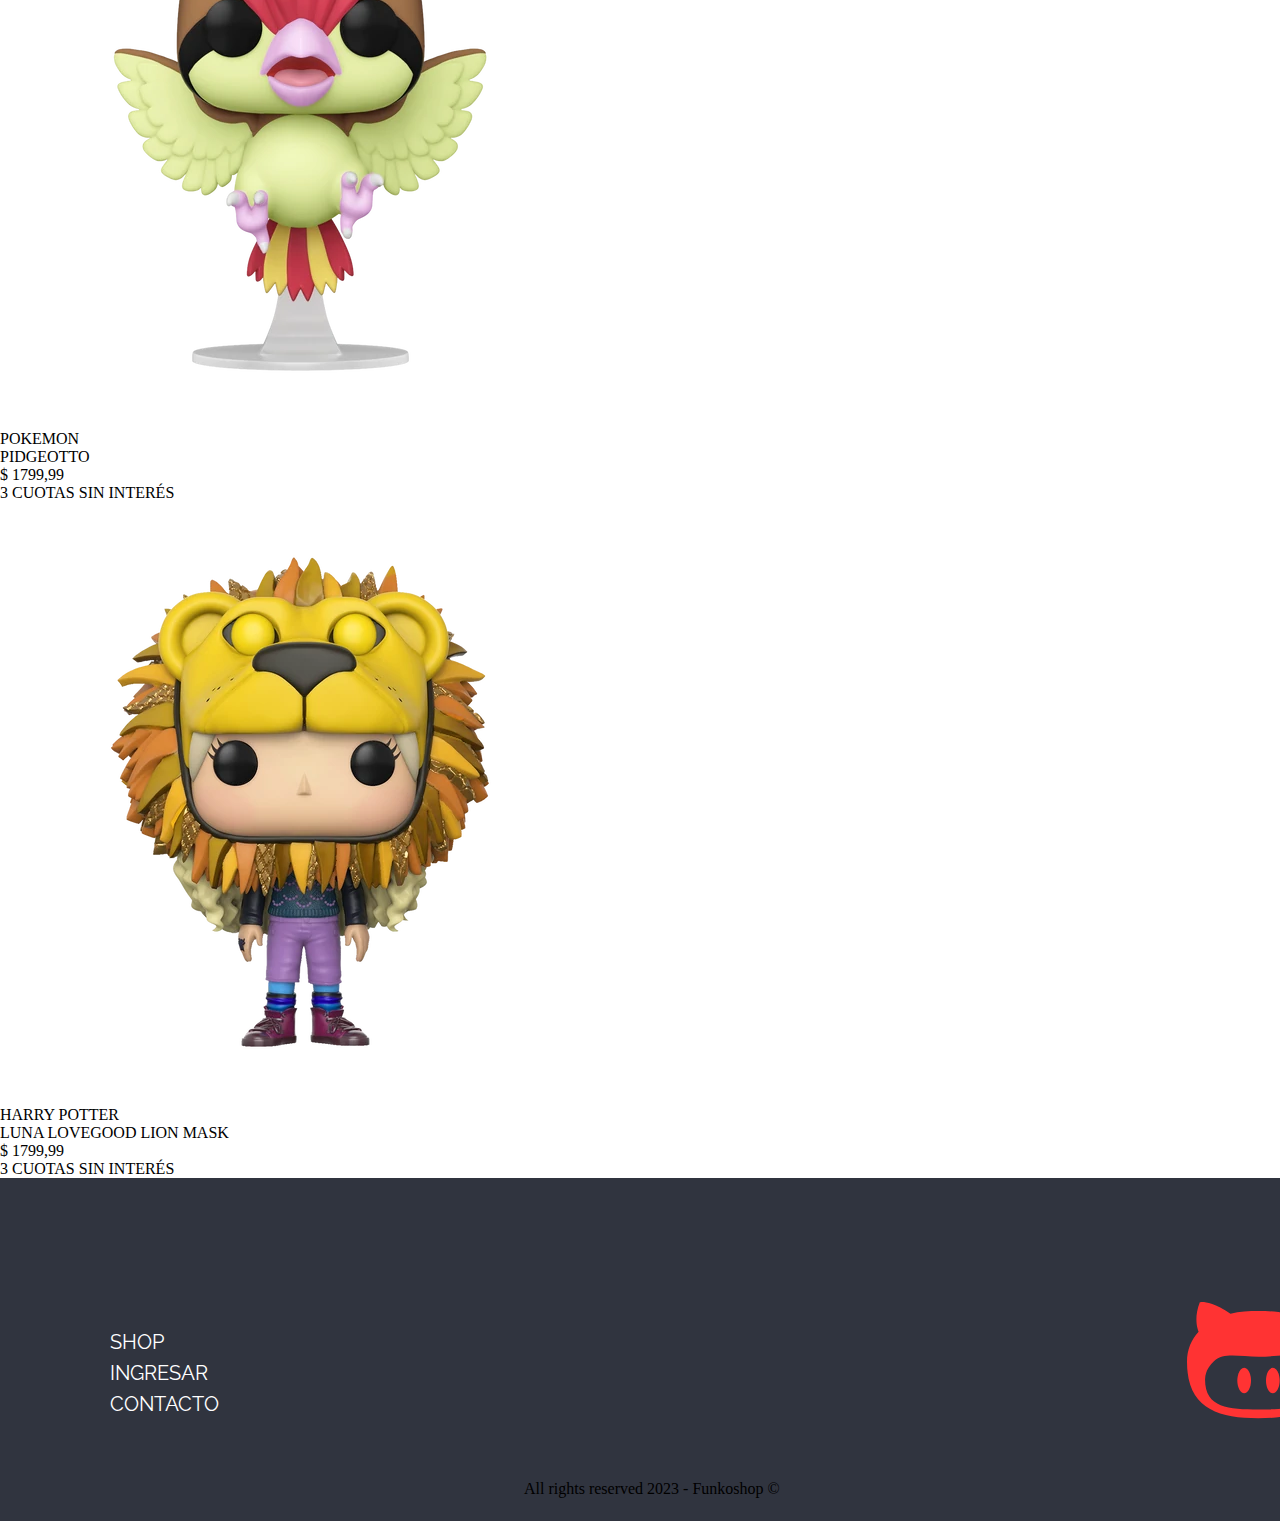
==== commit 2b5719c1: "Agregando estilos de banner y main del index.html" ====
--- a/index.html
+++ b/index.html
@@ -9,6 +9,7 @@
     <!--Hojas de estilos de los distintos componentes de la page-->
     <link rel="stylesheet" href="./css/header.css">
     <link rel="stylesheet" href="./css/banner.css">
+    <link rel="stylesheet" href="./css/main.css">
     <link rel="stylesheet" href="./css/footer.css">
     <!------------------------------------------------------------>
     
@@ -51,35 +52,41 @@
             <a class="banner__link" href="./pages/shop.html">SHOP</a>
         </article>
     </section>    
-    <main class="main">
-        <section>
-            <article>
-                <h3>Star Wars & The Mandalorian</h3>
-                <p>Disfruta de una saga que sigue agregando personajes a su colección.</p>
-                <a href="./pages/shop.html">VER COLECCIÓN</a>
+    <main class="products flex-container flex-direction-column">
+        <section class="product">
+            <article class="product__info">
+                <h3 class="product__title">Star Wars & <br>The Mandalorian</h3>
+                <p class="product__description">Disfruta de una saga que sigue <br>agregando personajes a su colección.</p>
+                <div class="product__line">
+                    <a class="product__link" href="./pages/shop.html">VER COLECCIÓN</a>
+                </div>
             </article>
-            <picture>
-                <img src="./img/star-wars/baby-yoda-1.webp" alt="Figura coleccionable Funko de Grogu de la serie 'The Mandalorian'">
+            <picture class="product__image">
+                <img class="product__img" src="./img/star-wars/baby-yoda-1.webp" alt="Figura coleccionable Funko de Grogu de la serie 'The Mandalorian'">
             </picture>
         </section>
-        <section>
-            <article>
-                <h3>POKEMON INDIGO</h3>
-                <p>Atrapa todos los que puedas y disfruta de una colección llena de amigos.</p>
-                <a href="./pages/shop.html">VER COLECCIÓN</a>
+        <section class="product">
+            <article class="product__info">
+                <h3 class="product__title">POKEMON INDIGO</h3>
+                <p class="product__description">Atrapa todos los que puedas y disfruta <br>de una colección llena de amigos.</p>
+                <div class="product__line">
+                    <a href="./pages/shop.html" class="product__link">VER COLECCIÓN</a>
+                </div>
             </article>
-            <picture>
-                <img src="./img/pokemon/vulpix-1.webp" alt="Figura coleccionable Funko de Vulpix de la serie 'Pokemon'">
+            <picture class="product__image">
+                <img src="./img/pokemon/vulpix-1.webp" alt="Figura coleccionable Funko de Vulpix de la serie 'Pokemon'" class="product__img">
             </picture>
         </section>
-        <section>
-            <article>
-                <h3>hARRY POTTER</h3>
-                <p>Revive los recuerdos de una saga llena de magia y encanto.</p>
-                <a href="./pages/shop.html"></a>
+        <section class="product">
+            <article class="product__info">
+                <h3 class="product__title">HARRY POTTER</h3>
+                <p class="product__description">Revive los recuerdos de una saga llena <br>de magia y encanto.</p>
+                <div class="product__line">
+                    <a href="./pages/shop.html" class="product__link">VER COLECCIÓN</a>
+                </div>
             </article>
-            <picture>
-                <img src="./img/harry-potter/snape-patronus-1.webp" alt="Figura coleccionable Funko del Patronus de Snape de la película 'Harry Potter'">
+            <picture class="product__image">
+                <img src="./img/harry-potter/snape-patronus-1.webp" alt="Figura coleccionable Funko del Patronus de Snape de la película 'Harry Potter'" class="product__img">
             </picture>
         </section>
     </main>
--- a/css/styles.css
+++ b/css/styles.css
@@ -14,6 +14,10 @@
 
 .flex-container {
     display: flex;
+}
+
+.flex-direction-column {
+    flex-direction: column;
 }
 
 .flex-direction-row {
--- a/css/banner.css
+++ b/css/banner.css
@@ -18,17 +18,21 @@
 
 .banner__title {
     color: rgba(255, 255, 255, 1);
+    display: inline-block;
     font-family: 'Raleway', sans-serif;
     font-size: 38px;
     font-weight: 700;
+    height: 45px;
     line-height: 44.61px;
 }
 
 .banner__description {
     color: rgba(255, 255, 255, 1);
+    display: inline-block;
     font-family: 'Raleway', sans-serif;
     font-size: 18px;
     font-weight: 400;
+    height: 21px;
     line-height: 21.13px;
     position: relative;
     top: 7px;
@@ -38,12 +42,16 @@
     color: rgba(17, 17, 17, 1);
     background: rgba(255, 255, 255, 1);
     border-radius: 50px;
+    bottom: 0;
+    box-sizing: border-box;
+    display: inline-block;
     font-family: 'Inter', sans-serif;
     font-size: 20px;
     font-weight: 500;
+    left: 5px;
     line-height: 24.2px;
     padding: 11px 78px 12px 77px;
-    position: relative;
+    position: absolute;
     text-decoration: none;
-    top: 55px;
+    width: 211px;
 }--- a/css/main.css
+++ b/css/main.css
@@ -0,0 +1,96 @@
+.products {
+    width: 100%;
+}
+
+.product {
+    height: 600px;
+    margin: auto;
+    position: relative;
+    width: 1220px;
+}
+
+.product__info {
+    height: 297px;
+    position: absolute;
+    top: 151.5px;
+    width: 645px;
+    z-index: 2;
+}
+
+.product:nth-child(odd) .product__info {
+    left: 0;
+}
+
+.product:nth-child(even) .product__info {
+    right: 0;
+}
+.product__title {
+    color: rgba(17, 17, 17, 1);
+    display: inline-block;
+    font-family: 'Raleway', sans-serif;
+    font-size: 46px;
+    font-weight: 500;
+    line-height: 54px;
+    letter-spacing: 0em;
+    text-align: left;
+    text-transform: uppercase;
+}
+
+.product__description {
+    display: inline-block;
+    font-family: 'Raleway', sans-serif;
+    font-size: 24px;
+    font-weight: 400;
+    line-height: 28px;
+    letter-spacing: 0em;
+    position: relative;
+    text-align: left;
+    top: 6px;
+}
+
+.product__line {
+    border-top: 3px solid rgba(255, 51, 51, 1);
+    height: 99px;
+    margin-top: 34px;
+    position: relative;
+    width: 100%;
+}
+
+.product__link {
+    background: rgba(48, 52, 63, 1);
+    border-radius: 50px;
+    bottom: 0;
+    color: rgba(255, 255, 255, 1);
+    box-sizing: border-box;
+    font-family: 'Inter', sans-serif;
+    font-size: 24px;
+    font-weight: 500;
+    line-height: 29px;
+    letter-spacing: 0em;
+    padding: 18px 48px;
+    position: absolute;
+    text-align: left;
+    text-decoration: none;
+}
+
+.product__image {
+    height: 600px;
+    position: absolute;
+    top: 0;
+    width: 600px;
+    z-index: 1;
+}
+
+.product:nth-child(odd) .product__image {
+    right: 0;
+}
+
+.product:nth-child(even) .product__image {
+    left: 0;
+}
+
+.product__img {
+    height: 100%;
+    object-fit: cover;
+    width: 100%;
+}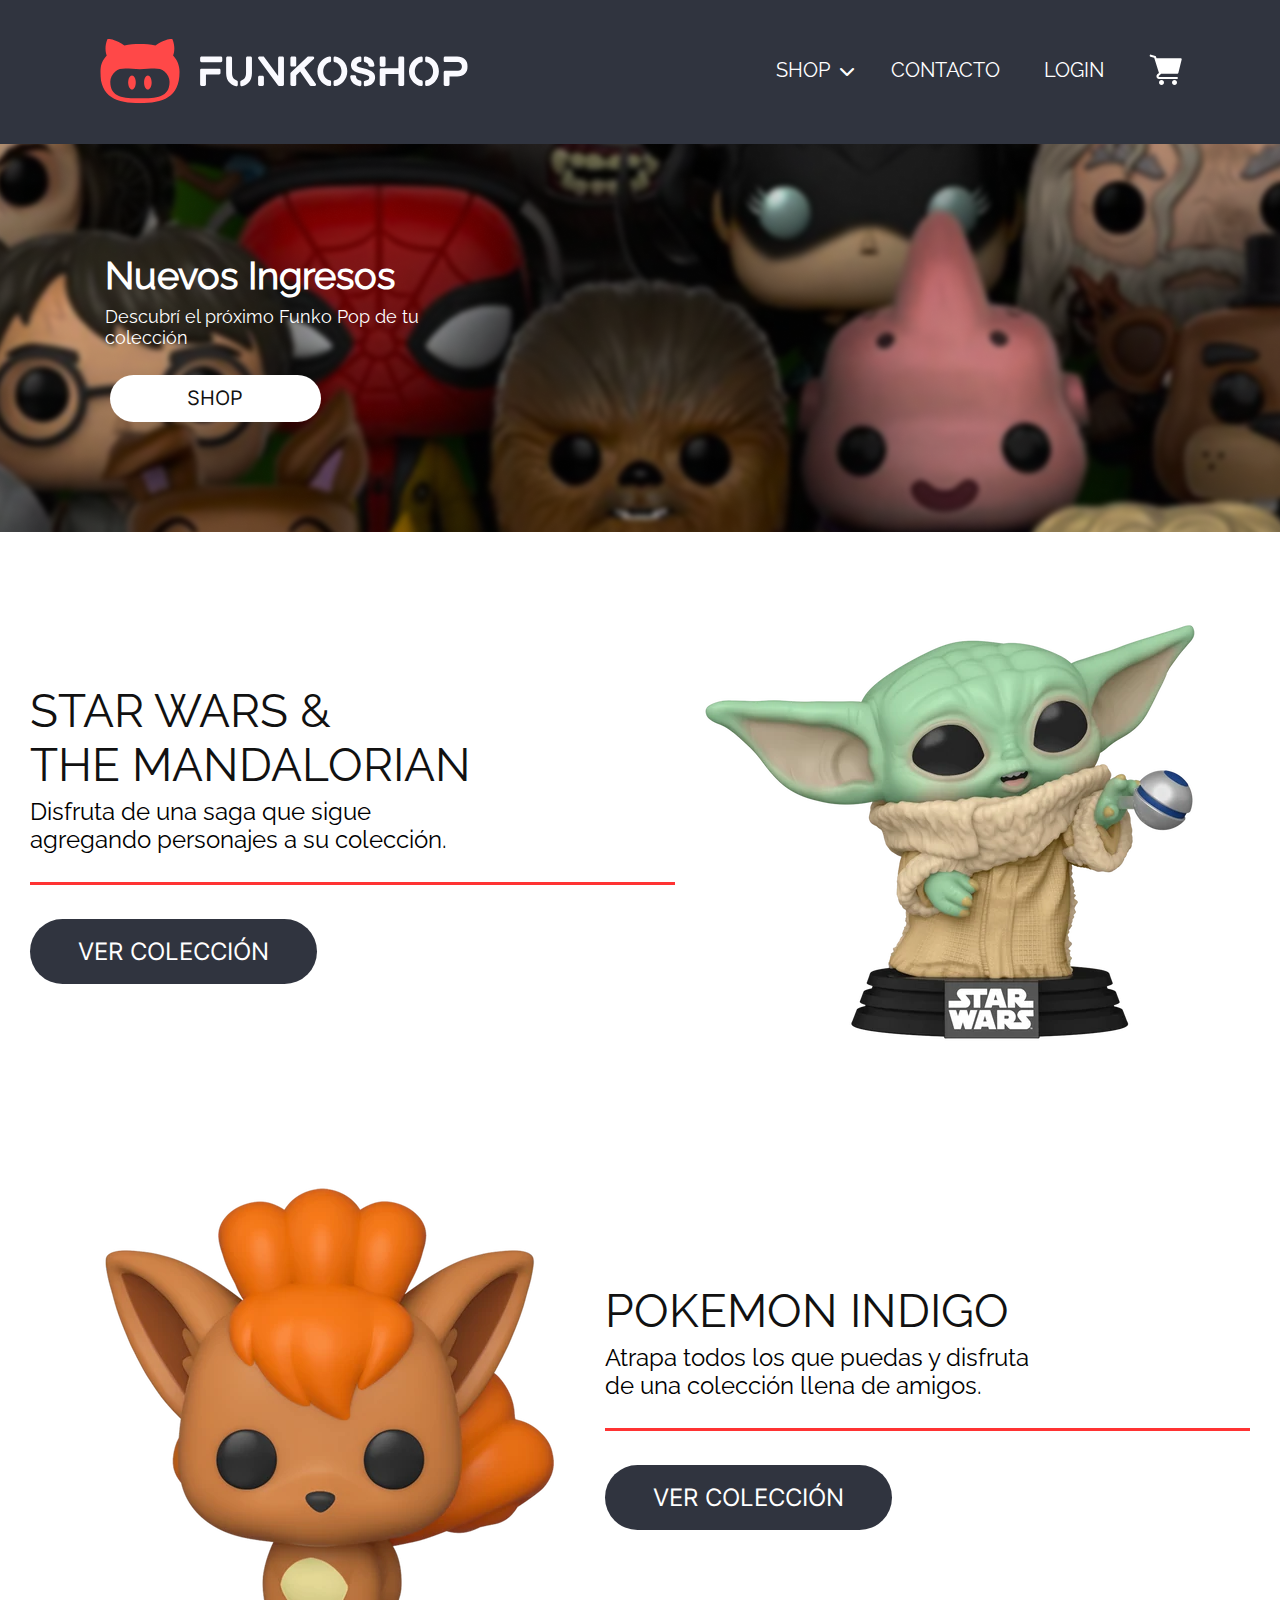
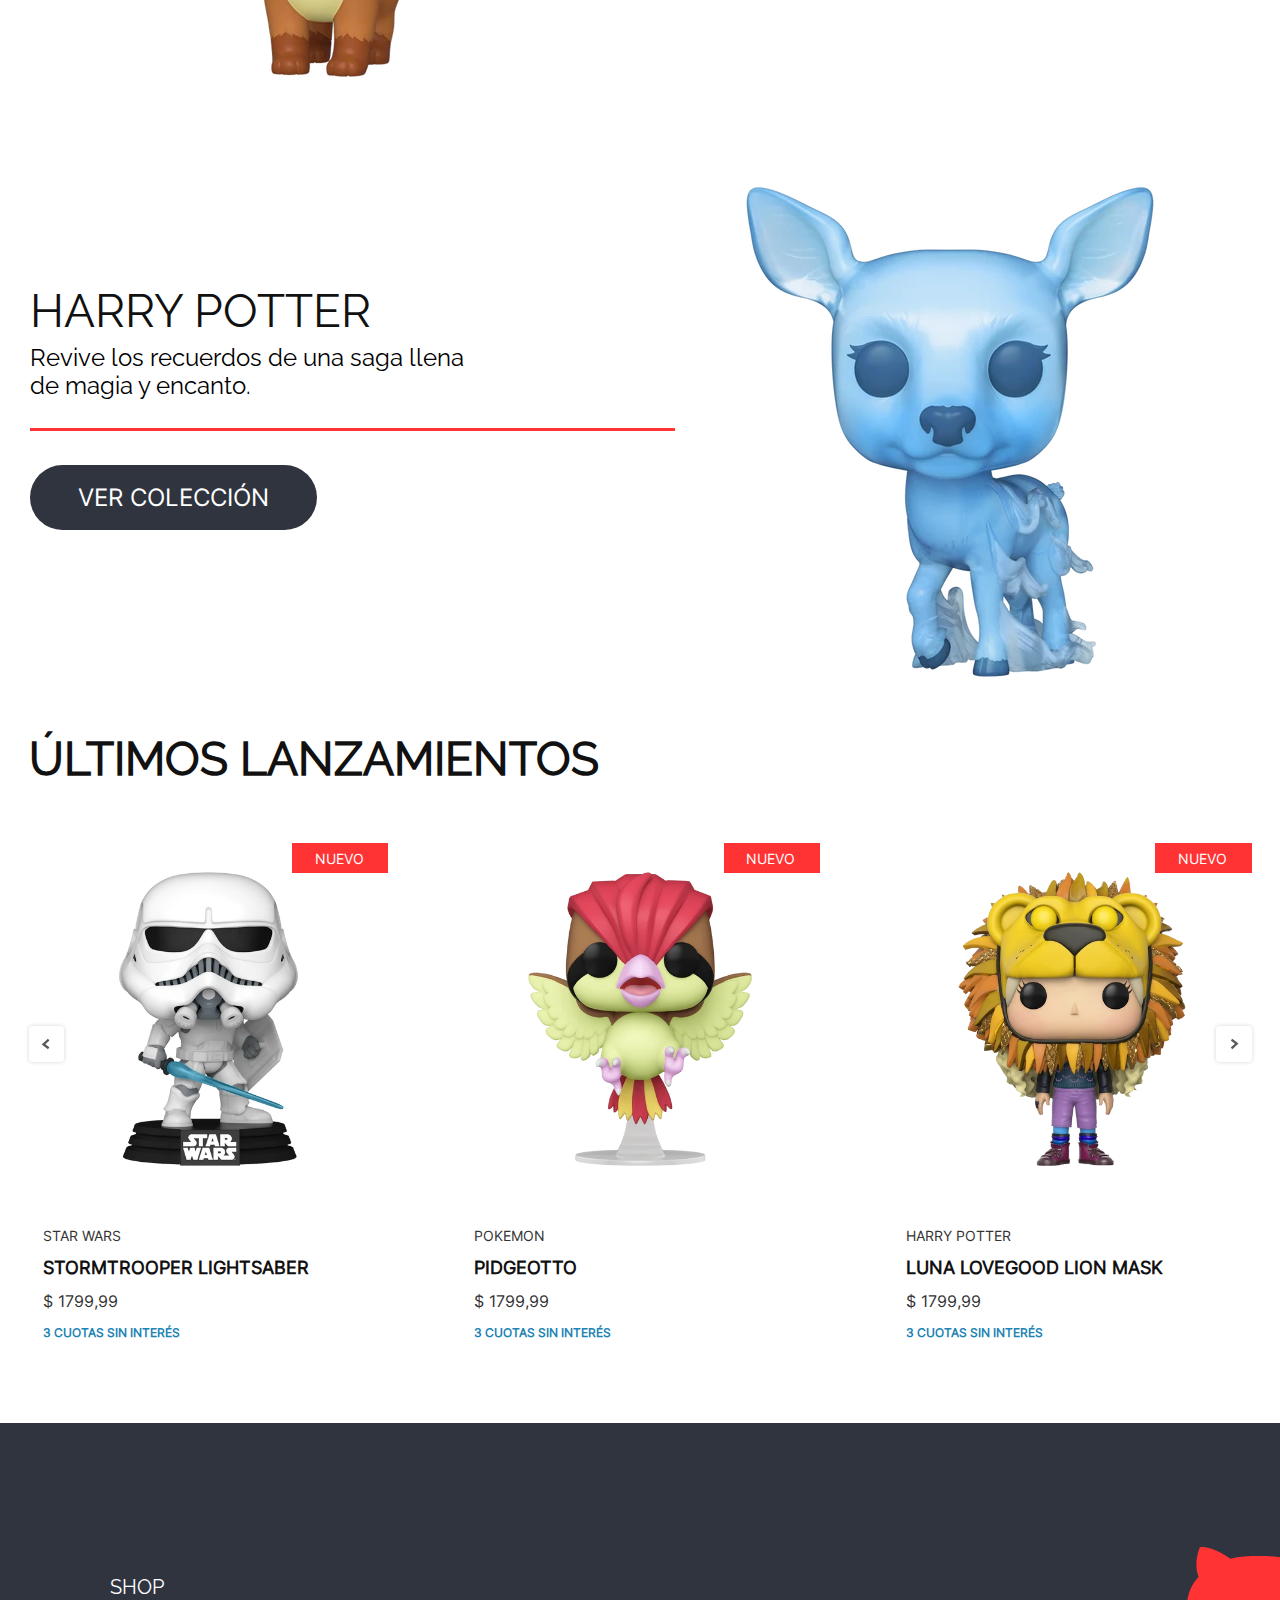
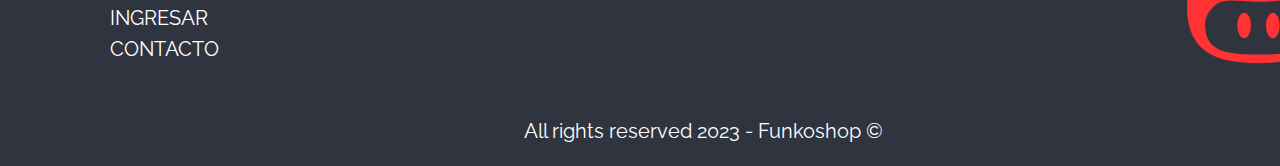
==== commit 488bcc91: "Agregando maqueta del carousel a index.html" ====
--- a/index.html
+++ b/index.html
@@ -10,6 +10,7 @@
     <link rel="stylesheet" href="./css/header.css">
     <link rel="stylesheet" href="./css/banner.css">
     <link rel="stylesheet" href="./css/main.css">
+    <link rel="stylesheet" href="./css/news.css">
     <link rel="stylesheet" href="./css/footer.css">
     <!------------------------------------------------------------>
     
@@ -28,14 +29,14 @@
             </picture>
             <ul class="header__menu flex-container justify-space-between">
                 <li class="header__menu-item">
-                    <a class="header__menu-link nav-text-style" href="./pages/shop.html">SHOP</a>
+                    <a class="header__menu-link nav-text-styles" href="./pages/shop.html">SHOP</a>
                     <i class="fa-solid fa-chevron-down header__menu-chevron"></i>
                 </li>
                 <li class="header__menu-item">
-                    <a class="header__menu-link nav-text-style" href="./pages/contact.html">CONTACTO</a>
+                    <a class="header__menu-link nav-text-styles" href="./pages/contact.html">CONTACTO</a>
                 </li>
                 <li class="header__menu-item">
-                    <a class="header__menu-link nav-text-style" href="./pages/login.html">LOGIN</a>
+                    <a class="header__menu-link nav-text-styles" href="./pages/login.html">LOGIN</a>
                 </li>
                 <li class="header__menu-icon">
                     <a class="header__menu-link" href="./pages/cart.html">
@@ -55,7 +56,7 @@
     <main class="products flex-container flex-direction-column">
         <section class="product">
             <article class="product__info">
-                <h3 class="product__title">Star Wars & <br>The Mandalorian</h3>
+                <h3 class="product__title h2-title">Star Wars & <br>The Mandalorian</h3>
                 <p class="product__description">Disfruta de una saga que sigue <br>agregando personajes a su colección.</p>
                 <div class="product__line">
                     <a class="product__link" href="./pages/shop.html">VER COLECCIÓN</a>
@@ -67,7 +68,7 @@
         </section>
         <section class="product">
             <article class="product__info">
-                <h3 class="product__title">POKEMON INDIGO</h3>
+                <h3 class="product__title h2-title">POKEMON INDIGO</h3>
                 <p class="product__description">Atrapa todos los que puedas y disfruta <br>de una colección llena de amigos.</p>
                 <div class="product__line">
                     <a href="./pages/shop.html" class="product__link">VER COLECCIÓN</a>
@@ -79,7 +80,7 @@
         </section>
         <section class="product">
             <article class="product__info">
-                <h3 class="product__title">HARRY POTTER</h3>
+                <h3 class="product__title h2-title">HARRY POTTER</h3>
                 <p class="product__description">Revive los recuerdos de una saga llena <br>de magia y encanto.</p>
                 <div class="product__line">
                     <a href="./pages/shop.html" class="product__link">VER COLECCIÓN</a>
@@ -91,61 +92,72 @@
         </section>
     </main>
     <section class="news">
-        <h2>Últimos lanzamientos</h2>
-        <ul>
-            <li>
-                <article>
-                    <picture>
-                        <img src="./img/star-wars/trooper-1.webp" alt="Figura coleccionable Funko de un Stormtrooper de la película 'Star Wars'">
-                    </picture>
-                    <div>
-                        <p>STAR WARS</p>
-                        <h4>STORMTROOPER LIGHTSABER</h4>
-                        <p>$ 1799,99</p>
-                        <p>3 CUOTAS SIN INTERÉS</p>
-                    </div>
-                </article>
-            </li>
-            <li>
-                <article>
-                    <picture>
-                        <img src="./img/pokemon/pidgeotto-1.webp" alt="Figura coleccionable Funko de Pidgeotto de la serie 'Pokemon'">
-                    </picture>
-                    <div>
-                        <p>POKEMON</p>
-                        <h4>PIDGEOTTO</h4>
-                        <p>$ 1799,99</p>
-                        <p>3 CUOTAS SIN INTERÉS</p>
-                    </div>
-                </article>
-            </li>
-            <li>
-                <article>
-                    <picture>
-                        <img src="./img/harry-potter/luna-1.webp" alt="Figura coleccionable Funko de Luna Lovegood con mascara de leon de la película 'Harry Potter'">
-                    </picture>
-                    <div>
-                        <p>HARRY POTTER</p>
-                        <h4>LUNA LOVEGOOD LION MASK</h4>
-                        <p>$ 1799,99</p>
-                        <p>3 CUOTAS SIN INTERÉS</p>
-                    </div>
-                </article>
-            </li>
-        </ul>
-    </section>
+        <h2 class="news__title h2-title">Últimos lanzamientos</h2>
+        <div class="news__carousel">
+            <ul class="news__list flex-container flex-direction-row justify-space-between">
+                <li class="news__item">
+                    <article class="news__article">
+                        <picture class="news__image">
+                            <img class="news__img" src="./img/star-wars/trooper-1.webp" alt="Figura coleccionable Funko de un Stormtrooper de la película 'Star Wars'">
+                        </picture>
+                        <p class="news__status">NUEVO</p>
+                        <div class="news__content">
+                            <p class="news__category">STAR WARS</p>
+                            <h4 class="news__product-name">STORMTROOPER LIGHTSABER</h4>
+                            <p class="news__price">$ 1799,99</p>
+                            <p class="news__installments">3 CUOTAS SIN INTERÉS</p>
+                        </div>
+                    </article>
+                </li>
+                <li class="news__item">
+                    <article class="news__article">
+                        <picture class="news__image">
+                            <img class="news__img" src="./img/pokemon/pidgeotto-1.webp" alt="Figura coleccionable Funko de Pidgeotto de la serie 'Pokemon'">
+                        </picture>
+                        <p class="news__status">NUEVO</p>
+                        <div class="news__content">
+                            <p class="news__category">POKEMON</p>
+                            <h4 class="news__product-name">PIDGEOTTO</h4>
+                            <p class="news__price">$ 1799,99</p>
+                            <p class="news__installments">3 CUOTAS SIN INTERÉS</p>
+                        </div>
+                    </article>
+                </li>
+                <li class="news__item">
+                    <article class="news__article">
+                        <picture class="news__image">
+                            <img class="news__img" src="./img/harry-potter/luna-1.webp" alt="Figura coleccionable Funko de Luna Lovegood con mascara de leon de la película 'Harry Potter'">
+                        </picture>
+                        <p class="news__status">NUEVO</p>
+                        <div class="news__content">
+                            <p class="news__category">HARRY POTTER</p>
+                            <h4 class="news__product-name">LUNA LOVEGOOD LION MASK</h4>
+                            <p class="news__price">$ 1799,99</p>
+                            <p class="news__installments">3 CUOTAS SIN INTERÉS</p>
+                        </div>
+                    </article>
+                </li>
+            </ul>
+            <button class="news__carousel-control-prev">
+                <img class="news__carousel-control-icon" src="./img/icons/carousel-control-prev.svg" alt="Icono para seleccionar el elemento anterior en el carousel">
+            </button>
+            <button class="news__carousel-control-next">
+                <img class="news__carousel-control-icon" src="./img/icons/carousel-control-next.svg" alt="Icono para seleccionar el elemento posterior en el carousel">
+            </button>
+        </div>
+    </section>    
     <footer class="footer">
         <section class="footer__section">
             <nav class="footer__nav">
                 <ul class="footer__list">
                     <li class="footer__item">
-                        <a class="footer__link nav-text-style" href="./pages/shop.html">SHOP</a>
+                        <a class="footer__link nav-text-styles" href="./pages/shop.html">SHOP</a>
                     </li>
                     <li class="footer__item">
-                        <a class="footer__link nav-text-style" href="./pages/login.html">INGRESAR</a>
+                        <a class="footer__link nav-text-styles" href="./pages/login.html">INGRESAR</a>
                     </li>
                     <li class="footer__item">
-                        <a class="footer__link nav-text-style" href="./pages/contact.html">CONTACTO</a>
+                        <a class="footer__link nav-text-styles" href="./pages/contact.html">CONTACTO</a>
                     </li>
                 </ul>
             </nav>
--- a/css/styles.css
+++ b/css/styles.css
@@ -1,3 +1,4 @@
+/*Fonts imports*/
 @font-face {
     font-family: 'Inter';
     src: url('../fonts/Inter/Inter-VariableFont_slnt,wght.ttf') format('truetype');
@@ -11,7 +12,9 @@
     font-weight: normal;
     font-style: normal;
 }
+/*-----------*/
 
+/*Flexbox properties*/
 .flex-container {
     display: flex;
 }
@@ -31,12 +34,27 @@
 .justify-space-between {
     justify-content: space-between;
 }
+/*------------------*/
 
-.nav-text-style {
+/*Common styles*/
+.nav-text-styles {
     color: rgba(255, 255, 255, 1);
     font-family: 'Raleway', sans-serif;
     font-size: 20px;
     font-weight: 500;
     line-height: 23.48px;
     text-decoration: none;
-}+}
+
+.h2-title {
+    color: rgba(17, 17, 17, 1);
+    display: inline-block;
+    font-family: 'Raleway', sans-serif;
+    font-size: 46px;
+    font-weight: 700;
+    line-height: 54px;
+    letter-spacing: 0em;
+    text-align: left;
+    text-transform: uppercase;
+}
+/*-------------*/--- a/css/main.css
+++ b/css/main.css
@@ -24,16 +24,9 @@
 .product:nth-child(even) .product__info {
     right: 0;
 }
+
 .product__title {
-    color: rgba(17, 17, 17, 1);
-    display: inline-block;
-    font-family: 'Raleway', sans-serif;
-    font-size: 46px;
     font-weight: 500;
-    line-height: 54px;
-    letter-spacing: 0em;
-    text-align: left;
-    text-transform: uppercase;
 }
 
 .product__description {
--- a/css/news.css
+++ b/css/news.css
@@ -0,0 +1,157 @@
+/*Checkear que estilos del carousel pueden exportarse a styles.css*/
+
+.news {
+    height: 623px;
+    margin: 0 auto 68px;
+    width: 1223px;
+}
+
+.news__carousel {
+    height: 512px;
+    position: relative;
+    top: 57px;
+    width: 100%;
+}
+
+.news__list {
+    list-style-type: none;
+}
+
+.news__item {
+    height: 100%;
+    width: 359.97px;
+}
+
+.news__article {
+    position: relative;
+}
+
+.news__image {
+    display: inline-block;
+    height: 352px;
+    width: 359.97px;
+}
+
+.news__img {
+    height: 100%;
+    object-fit: cover;
+    width: 100%;
+}
+
+.news__status {
+    background: rgba(255, 51, 51, 1);
+    box-sizing: border-box;
+    color: rgba(255, 255, 255, 1);
+    display: inline-block;
+    font-family: 'Inter', sans-serif;
+    font-size: 14px;
+    font-weight: 500;
+    height: 30px;
+    line-height: 17px;
+    letter-spacing: 0em;
+    padding: 7px 22.5px 6px;
+    position: absolute;
+    right: 0;
+    text-align: left;
+    top: 0;   
+    width: 96.13px;
+}
+
+.news__content {
+    height: 160px;
+    position: relative;
+    width: 100%;
+}
+
+.news__category {
+    color: rgba(51, 51, 51, 1);
+    display: inline-block;
+    font-family: 'Inter', sans-serif;
+    font-size: 14px;
+    font-weight: 500;
+    line-height: 17px;
+    left: 14.32px;
+    letter-spacing: 0em;
+    position: absolute;
+    text-align: left;
+    top: 28px;
+}
+
+.news__product-name {
+    color: rgba(17, 17, 17, 1);
+    font-family: 'Inter', sans-serif;
+    font-size: 18px;
+    font-weight: 700;
+    left: 14.32px;
+    line-height: 22px;
+    letter-spacing: 0em;
+    position: absolute;
+    text-align: left;
+    top: 58px;
+}
+
+.news__price {
+    color: rgba(51, 51, 51, 1);
+    font-family: 'Inter', sans-serif;
+    font-size: 16px;
+    font-weight: 400;
+    left: 14.32px;
+    line-height: 19px;
+    letter-spacing: 0em;
+    position: absolute;
+    text-align: left;
+    top: 93px;
+}
+
+.news__installments {
+    color: rgba(29, 132, 181, 1);
+    font-family: 'Inter', sans-serif;
+    font-size: 12px;
+    font-weight: 700;
+    left: 14.32px;
+    line-height: 15px;
+    letter-spacing: 0em;
+    position: absolute;
+    text-align: left;
+    top: 126px;
+}
+
+.news__carousel-control-prev, .news__carousel-control-next {
+    background: rgba(255, 255, 255, 1);
+    border-radius: 4px;
+    border-style: none;
+    box-shadow: 0px 0px 4px 0px rgba(0, 0, 0, 0.17);
+    box-sizing: border-box;
+    display: inline-block;
+    height: 35.55px;
+    position: absolute;
+    top: 183.22px;
+    width: 35.33px;
+    z-index: 2;
+}
+
+.news__carousel-control-prev {
+    left: 0;
+}
+
+.news__carousel-control-next {
+    right: 0;
+}
+
+.news__carousel-control-icon {
+    color: rgba(89, 89, 89, 1);
+    display: inline-block;
+    height: 11.59px;
+    position: absolute;
+    width: 8.61px;
+}
+
+.news__carousel-control-prev > .news__carousel-control-icon {
+    left: 12.79px;
+    top: 12.02px;
+}
+
+.news__carousel-control-next > .news__carousel-control-icon {
+    bottom: 12.02px;
+    right: 12.79px;
+}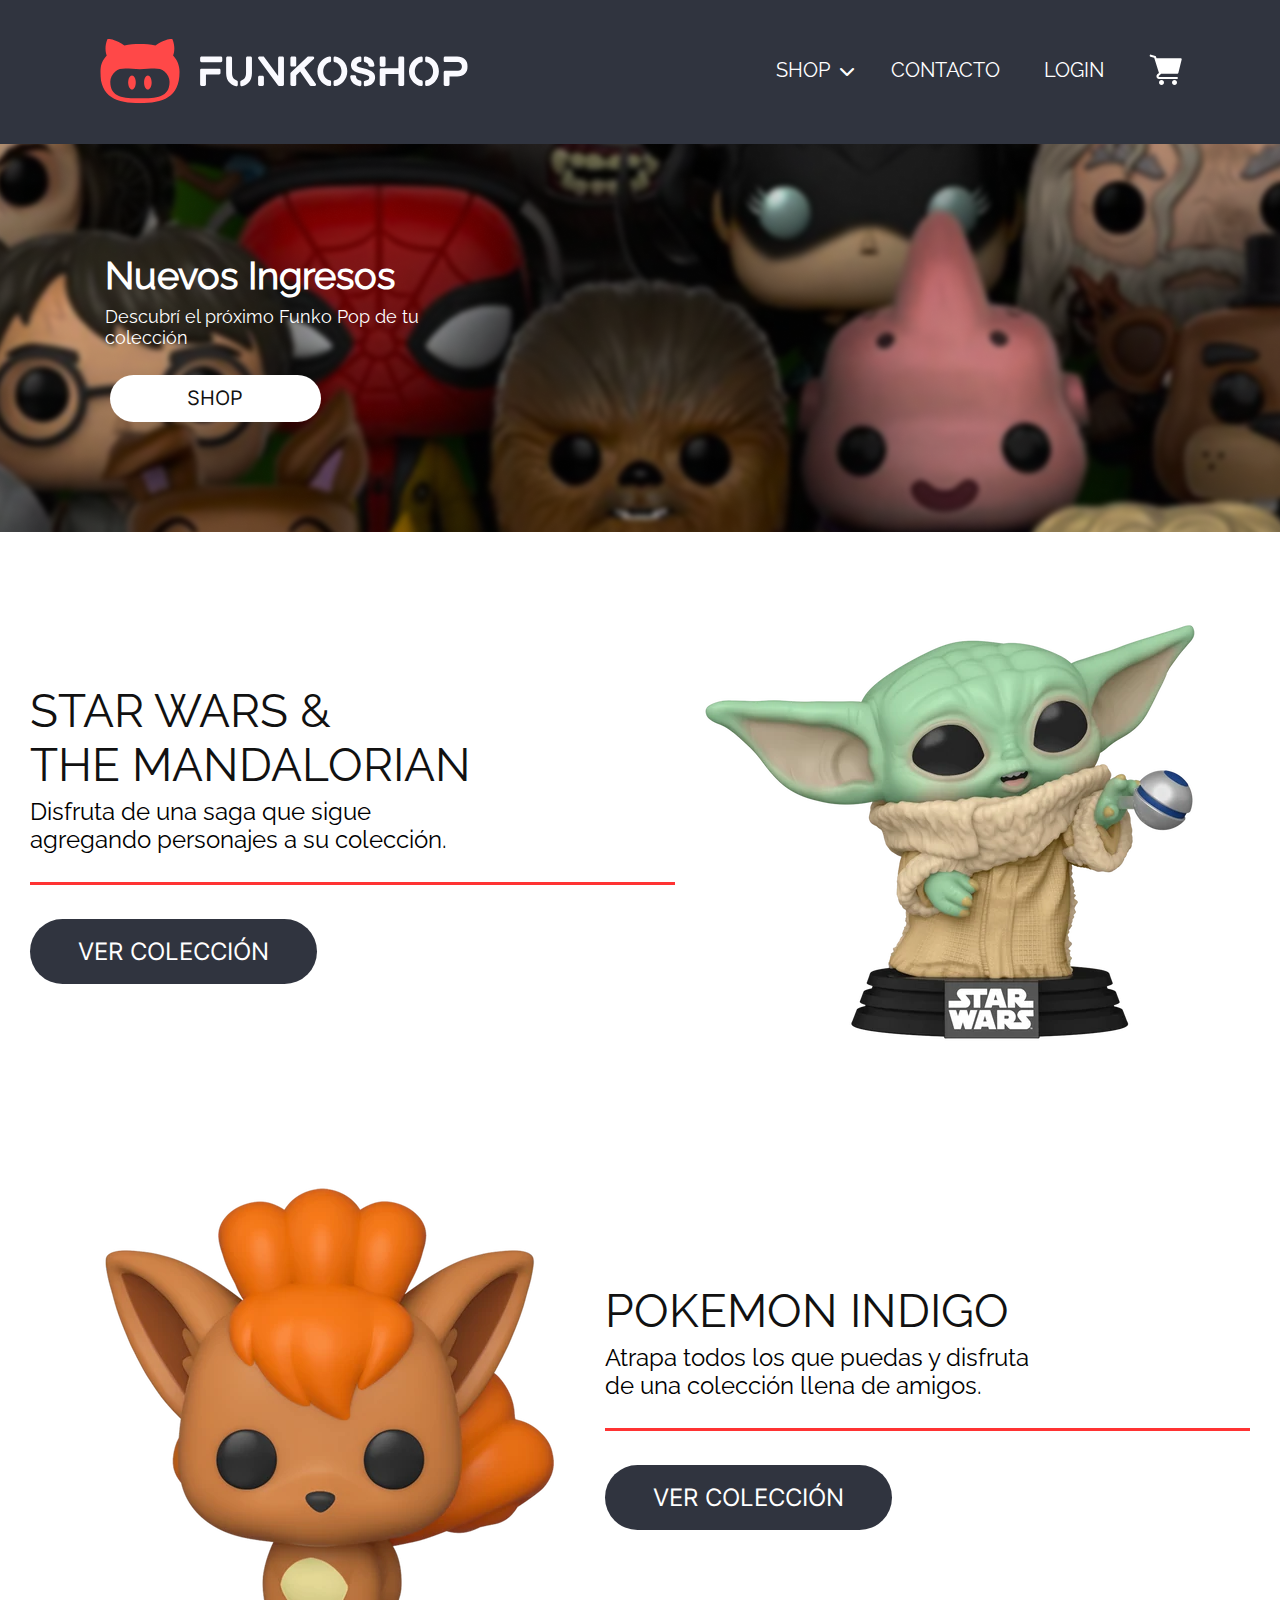
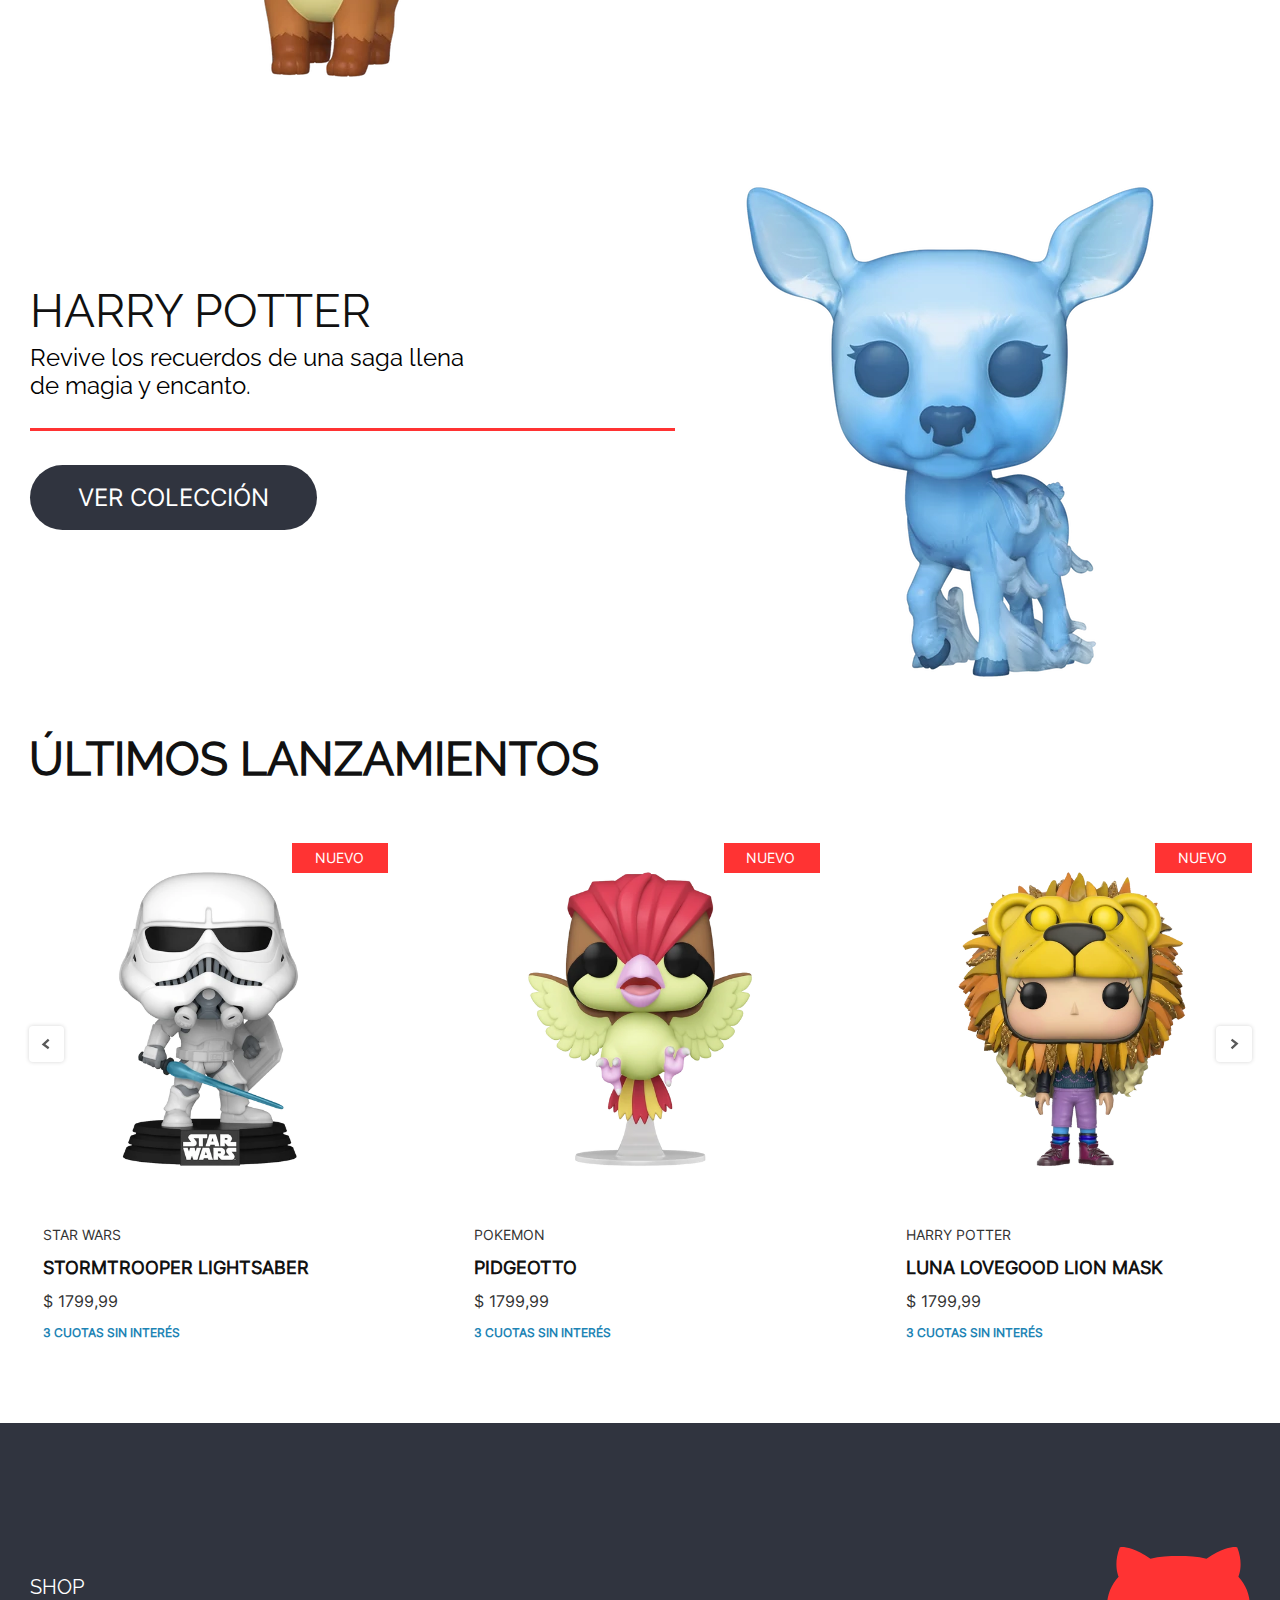
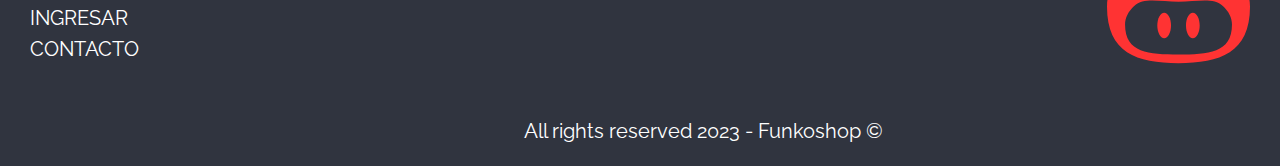
==== commit ffb89c6e: "Updating styles in 'shop' page." ====
--- a/index.html
+++ b/index.html
@@ -4,17 +4,21 @@
     <!--Hojas de estilos generales a toda la page------>
     <link rel="stylesheet" href="./css/meyerReset.css">
     <link rel="stylesheet" href="./css/styles.css">
+    <link rel="stylesheet" href="./css/header.css">
+    <link rel="stylesheet" href="./css/footer.css">
     <!------------------------------------------------->
 
     <!--Hojas de estilos de los distintos componentes de la page-->
-    <link rel="stylesheet" href="./css/header.css">
-    <link rel="stylesheet" href="./css/banner.css">
-    <link rel="stylesheet" href="./css/main.css">
-    <link rel="stylesheet" href="./css/news.css">
-    <link rel="stylesheet" href="./css/footer.css">
+    
+    <link rel="stylesheet" href="./css/index_banner.css">
+    <link rel="stylesheet" href="./css/index_main.css">
+    <link rel="stylesheet" href="./css/index_news.css">
     <!------------------------------------------------------------>
     
+    <!--Link para el CDN de Font Awesome-->
     <link rel="stylesheet" href="https://cdnjs.cloudflare.com/ajax/libs/font-awesome/6.0.0-beta3/css/all.min.css">
+    <!------------------------------------>
+
     <meta charset="UTF-8">
     <meta name="viewport" content="width=device-width, initial-scale=1.0">
     <title>Home | Funkoshop</title>
@@ -50,7 +54,7 @@
         <article class="banner__content">
             <h3 class="banner__title">Nuevos Ingresos</h3>
             <p class="banner__description">Descubrí el próximo Funko Pop de tu colección</p>
-            <a class="banner__link" href="./pages/shop.html">SHOP</a>
+            <a class="banner__link inter-500" href="./pages/shop.html">SHOP</a>
         </article>
     </section>    
     <main class="products flex-container flex-direction-column">
@@ -59,7 +63,7 @@
                 <h3 class="product__title h2-title">Star Wars & <br>The Mandalorian</h3>
                 <p class="product__description">Disfruta de una saga que sigue <br>agregando personajes a su colección.</p>
                 <div class="product__line">
-                    <a class="product__link" href="./pages/shop.html">VER COLECCIÓN</a>
+                    <a class="product__link inter-500" href="./pages/shop.html">VER COLECCIÓN</a>
                 </div>
             </article>
             <picture class="product__image">
@@ -71,7 +75,7 @@
                 <h3 class="product__title h2-title">POKEMON INDIGO</h3>
                 <p class="product__description">Atrapa todos los que puedas y disfruta <br>de una colección llena de amigos.</p>
                 <div class="product__line">
-                    <a href="./pages/shop.html" class="product__link">VER COLECCIÓN</a>
+                    <a class="product__link inter-500" href="./pages/shop.html">VER COLECCIÓN</a>
                 </div>
             </article>
             <picture class="product__image">
@@ -83,7 +87,7 @@
                 <h3 class="product__title h2-title">HARRY POTTER</h3>
                 <p class="product__description">Revive los recuerdos de una saga llena <br>de magia y encanto.</p>
                 <div class="product__line">
-                    <a href="./pages/shop.html" class="product__link">VER COLECCIÓN</a>
+                    <a class="product__link inter-500" href="./pages/shop.html">VER COLECCIÓN</a>
                 </div>
             </article>
             <picture class="product__image">
@@ -95,45 +99,45 @@
         <h2 class="news__title h2-title">Últimos lanzamientos</h2>
         <div class="news__carousel">
             <ul class="news__list flex-container flex-direction-row justify-space-between">
-                <li class="news__item">
-                    <article class="news__article">
-                        <picture class="news__image">
-                            <img class="news__img" src="./img/star-wars/trooper-1.webp" alt="Figura coleccionable Funko de un Stormtrooper de la película 'Star Wars'">
+                <li class="news__item card">
+                    <article class="news__article card__product">
+                        <picture class="news__image card__image">
+                            <img class="news__img card__img" src="./img/star-wars/trooper-1.webp" alt="Figura coleccionable Funko de un Stormtrooper de la película 'Star Wars'">
                         </picture>
-                        <p class="news__status">NUEVO</p>
-                        <div class="news__content">
-                            <p class="news__category">STAR WARS</p>
-                            <h4 class="news__product-name">STORMTROOPER LIGHTSABER</h4>
-                            <p class="news__price">$ 1799,99</p>
-                            <p class="news__installments">3 CUOTAS SIN INTERÉS</p>
+                        <p class="news__status card__status inter-500">NUEVO</p>
+                        <div class="news__content card__content">
+                            <p class="news__category card__category inter-500">STAR WARS</p>
+                            <h4 class="news__product-name card__product-name inter-700">STORMTROOPER LIGHTSABER</h4>
+                            <p class="news__price card__price inter-400">$ 1799,99</p>
+                            <p class="news__installments card__installments inter-700">3 CUOTAS SIN INTERÉS</p>
                         </div>
                     </article>
                 </li>
-                <li class="news__item">
-                    <article class="news__article">
-                        <picture class="news__image">
-                            <img class="news__img" src="./img/pokemon/pidgeotto-1.webp" alt="Figura coleccionable Funko de Pidgeotto de la serie 'Pokemon'">
+                <li class="news__item card">
+                    <article class="news__article card__product">
+                        <picture class="news__image card__image">
+                            <img class="news__img card__img" src="./img/pokemon/pidgeotto-1.webp" alt="Figura coleccionable Funko de Pidgeotto de la serie 'Pokemon'">
                         </picture>
-                        <p class="news__status">NUEVO</p>
-                        <div class="news__content">
-                            <p class="news__category">POKEMON</p>
-                            <h4 class="news__product-name">PIDGEOTTO</h4>
-                            <p class="news__price">$ 1799,99</p>
-                            <p class="news__installments">3 CUOTAS SIN INTERÉS</p>
+                        <p class="news__status card__status inter-500">NUEVO</p>
+                        <div class="news__content card__content">
+                            <p class="news__category card__category inter-500">POKEMON</p>
+                            <h4 class="news__product-name card__product-name inter-700">PIDGEOTTO</h4>
+                            <p class="news__price card__price inter-400">$ 1799,99</p>
+                            <p class="news__installments card__installments inter-700">3 CUOTAS SIN INTERÉS</p>
                         </div>
                     </article>
                 </li>
-                <li class="news__item">
-                    <article class="news__article">
-                        <picture class="news__image">
-                            <img class="news__img" src="./img/harry-potter/luna-1.webp" alt="Figura coleccionable Funko de Luna Lovegood con mascara de leon de la película 'Harry Potter'">
+                <li class="news__item card">
+                    <article class="news__article card__product">
+                        <picture class="news__image card__image">
+                            <img class="news__img card__img" src="./img/harry-potter/luna-1.webp" alt="Figura coleccionable Funko de Luna Lovegood con mascara de leon de la película 'Harry Potter'">
                         </picture>
-                        <p class="news__status">NUEVO</p>
-                        <div class="news__content">
-                            <p class="news__category">HARRY POTTER</p>
-                            <h4 class="news__product-name">LUNA LOVEGOOD LION MASK</h4>
-                            <p class="news__price">$ 1799,99</p>
-                            <p class="news__installments">3 CUOTAS SIN INTERÉS</p>
+                        <p class="news__status card__status inter-500">NUEVO</p>
+                        <div class="news__content card__content">
+                            <p class="news__category card__category inter-500">HARRY POTTER</p>
+                            <h4 class="news__product-name card__product-name inter-700">LUNA LOVEGOOD LION MASK</h4>
+                            <p class="news__price card__price inter-400">$ 1799,99</p>
+                            <p class="news__installments card__installments inter-700">3 CUOTAS SIN INTERÉS</p>
                         </div>
                     </article>
                 </li>
--- a/css/styles.css
+++ b/css/styles.css
@@ -37,6 +37,10 @@
 /*------------------*/
 
 /*Common styles*/
+body {
+    position: relative;
+}
+
 .nav-text-styles {
     color: rgba(255, 255, 255, 1);
     font-family: 'Raleway', sans-serif;
@@ -57,4 +61,100 @@
     text-align: left;
     text-transform: uppercase;
 }
-/*-------------*/+
+.inter-400, .inter-500, .inter-700 { /*Estilo de fuente común entre textos de distintas páginas de la sección 'Tienda' (sección 'Admin' todavía no revisada). Sólo cambian en las propiedades: 'color', 'font-size', 'line-height' y alguna otra de posicionamiento en caso de ser necesario.*/
+    font-family: 'Inter', sans-serif;
+    letter-spacing: 0em;
+    text-align: left;
+    text-decoration: none;
+    text-transform: uppercase;
+}
+
+.inter-400 {
+    font-weight: 400;
+}
+
+.inter-500 {
+    font-weight: 500;
+}
+
+.inter-700 {
+    font-weight: 700;
+}
+/*-------------*/
+
+/*Estilos comunes entre cartas de productos entre distintas páginas*/
+
+.card {
+    height: 100%;
+}
+
+.card__product {
+    position: relative;
+}
+
+.card__image {
+    display: inline-block;
+    width: 100%;
+}
+
+.card__img {
+    height: 100%;
+    object-fit: cover;
+    width: 100%;
+}
+
+.card__status {
+    background: rgba(255, 51, 51, 1);
+    box-sizing: border-box;
+    color: rgba(255, 255, 255, 1);
+    display: inline-block;
+    font-size: 14px;
+    height: 30px;
+    line-height: 16.94px;
+    padding-top: 7px;
+    padding-bottom: 6px;
+    position: absolute;
+    right: 0;
+    top: 0;
+}
+
+.card__content {
+    height: 160px;
+    position: relative;
+    width: 100%;
+}
+
+.card__category {
+    color: rgba(51, 51, 51, 1);
+    display: inline-block;
+    font-size: 14px;
+    line-height: 16.94px;
+    position: absolute;
+    top: 28px;
+}
+
+.card__product-name {
+    color: rgba(17, 17, 17, 1);
+    font-size: 18px;
+    line-height: 21.78px;
+    position: absolute;
+    top: 58px;
+}
+
+.card__price {
+    color: rgba(51, 51, 51, 1);
+    font-size: 16px;
+    line-height: 19.36px;
+    position: absolute;
+    top: 93px;
+}
+
+.card__installments {
+    color: rgba(29, 132, 181, 1);
+    font-size: 12px;
+    line-height: 15px;
+    position: absolute;
+    top: 126px;
+}
+/*----------------------------------------------------------------*/--- a/css/header.css
+++ b/css/header.css
@@ -1,7 +1,6 @@
 .header {
     background-color: rgba(48, 52, 63, 1);
     height: 144px;
-    position: sticky;
     width: 100%;
 }
 
--- a/css/footer.css
+++ b/css/footer.css
@@ -7,9 +7,10 @@
 }
 
 .footer__section {
+    display: block;
     height: 116.19px;
-    left: 110px;
-    position: absolute;
+    margin: 0 auto;
+    position: relative;
     top: 124px;
     width: 1220px;
 }
--- a/css/index_banner.css
+++ b/css/index_banner.css
@@ -0,0 +1,54 @@
+.banner {
+    /*backdrop-filter: brightness(0.7) blur(5px);*/
+    background-image: url("../img/banner/funkos-banner-1.png");
+    background-position: 50% 78%;
+    background-size: cover;
+    height: 388px;
+    position: relative;
+    width: 100%;
+}
+
+.banner__content {
+    height: 168px;
+    left: 105px;
+    position: absolute;
+    top: 110px;
+    width: 397px;
+}
+
+.banner__title {
+    color: rgba(255, 255, 255, 1);
+    display: inline-block;
+    font-family: 'Raleway', sans-serif;
+    font-size: 38px;
+    font-weight: 700;
+    height: 45px;
+    line-height: 44.61px;
+}
+
+.banner__description {
+    color: rgba(255, 255, 255, 1);
+    display: inline-block;
+    font-family: 'Raleway', sans-serif;
+    font-size: 18px;
+    font-weight: 400;
+    height: 21px;
+    line-height: 21.13px;
+    position: relative;
+    top: 7px;
+}
+
+.banner__link {
+    color: rgba(17, 17, 17, 1);
+    background: rgba(255, 255, 255, 1);
+    border-radius: 50px;
+    bottom: 0;
+    box-sizing: border-box;
+    display: inline-block;
+    font-size: 20px;
+    left: 5px;
+    line-height: 24.2px;
+    padding: 11px 78px 12px 77px;
+    position: absolute;
+    width: 211px;
+}--- a/css/index_main.css
+++ b/css/index_main.css
@@ -0,0 +1,84 @@
+.products {
+    width: 100%;
+}
+
+.product {
+    height: 600px;
+    margin: auto;
+    position: relative;
+    width: 1220px;
+}
+
+.product__info {
+    height: 297px;
+    position: absolute;
+    top: 151.5px;
+    width: 645px;
+    z-index: 2;
+}
+
+.product:nth-child(odd) .product__info {
+    left: 0;
+}
+
+.product:nth-child(even) .product__info {
+    right: 0;
+}
+
+.product__title {
+    font-weight: 500;
+}
+
+.product__description {
+    display: inline-block;
+    font-family: 'Raleway', sans-serif;
+    font-size: 24px;
+    font-weight: 400;
+    line-height: 28px;
+    letter-spacing: 0em;
+    position: relative;
+    text-align: left;
+    top: 6px;
+}
+
+.product__line {
+    border-top: 3px solid rgba(255, 51, 51, 1);
+    height: 99px;
+    margin-top: 34px;
+    position: relative;
+    width: 100%;
+}
+
+.product__link {
+    background: rgba(48, 52, 63, 1);
+    border-radius: 50px;
+    bottom: 0;
+    color: rgba(255, 255, 255, 1);
+    box-sizing: border-box;
+    font-size: 24px;
+    line-height: 29px;
+    padding: 18px 48px;
+    position: absolute;
+}
+
+.product__image {
+    height: 600px;
+    position: absolute;
+    top: 0;
+    width: 600px;
+    z-index: 1;
+}
+
+.product:nth-child(odd) .product__image {
+    right: 0;
+}
+
+.product:nth-child(even) .product__image {
+    left: 0;
+}
+
+.product__img {
+    height: 100%;
+    object-fit: cover;
+    width: 100%;
+}--- a/css/index_news.css
+++ b/css/index_news.css
@@ -0,0 +1,77 @@
+/*Checkear que estilos del carousel pueden exportarse a styles.css*/
+
+.news {
+    height: 623px;
+    margin: 0 auto 68px;
+    width: 1223px;
+}
+
+.news__carousel {
+    height: 512px;
+    position: relative;
+    top: 57px;
+    width: 100%;
+}
+
+.news__list {
+    height: 100%;
+    list-style-type: none;
+}
+
+.news__item {
+    width: 359.97px;
+}
+
+.news__image {
+    height: 352px;
+}
+
+.news__status {
+    padding-left: 22.5px;
+    padding-right: 22.5px;
+    width: 96.13px;
+}
+
+.news__category, .news__product-name, .news__price, .news__installments {
+    left: 14.32px;
+}
+
+.news__carousel-control-prev, .news__carousel-control-next {
+    background: rgba(255, 255, 255, 1);
+    border-radius: 4px;
+    border-style: none;
+    box-shadow: 0px 0px 4px 0px rgba(0, 0, 0, 0.17);
+    box-sizing: border-box;
+    display: inline-block;
+    height: 35.55px;
+    position: absolute;
+    top: 183.22px;
+    width: 35.33px;
+    z-index: 2;
+}
+
+.news__carousel-control-prev {
+    left: 0;
+}
+
+.news__carousel-control-next {
+    right: 0;
+}
+
+.news__carousel-control-icon {
+    color: rgba(89, 89, 89, 1);
+    display: inline-block;
+    height: 11.59px;
+    position: absolute;
+    width: 8.61px;
+}
+
+.news__carousel-control-prev > .news__carousel-control-icon {
+    left: 12.79px;
+    top: 12.02px;
+}
+
+.news__carousel-control-next > .news__carousel-control-icon {
+    bottom: 12.02px;
+    right: 12.79px;
+}